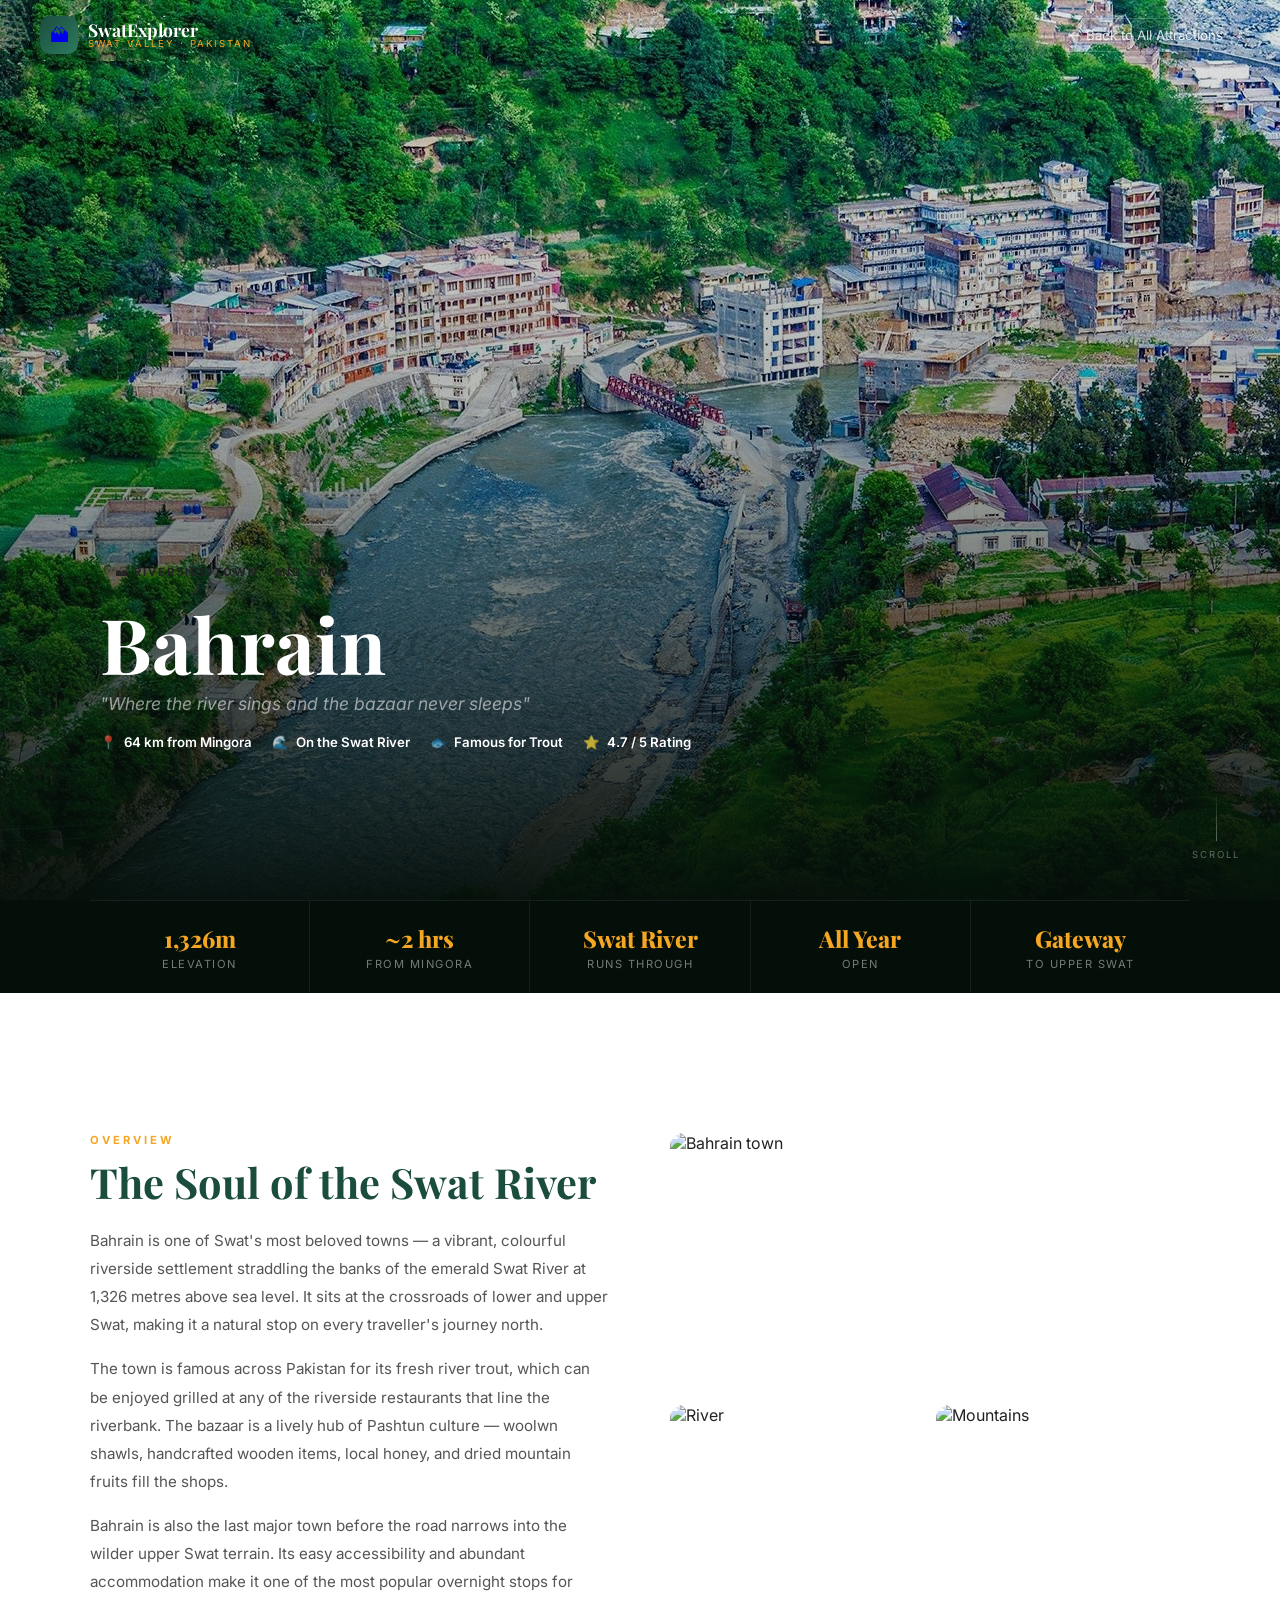
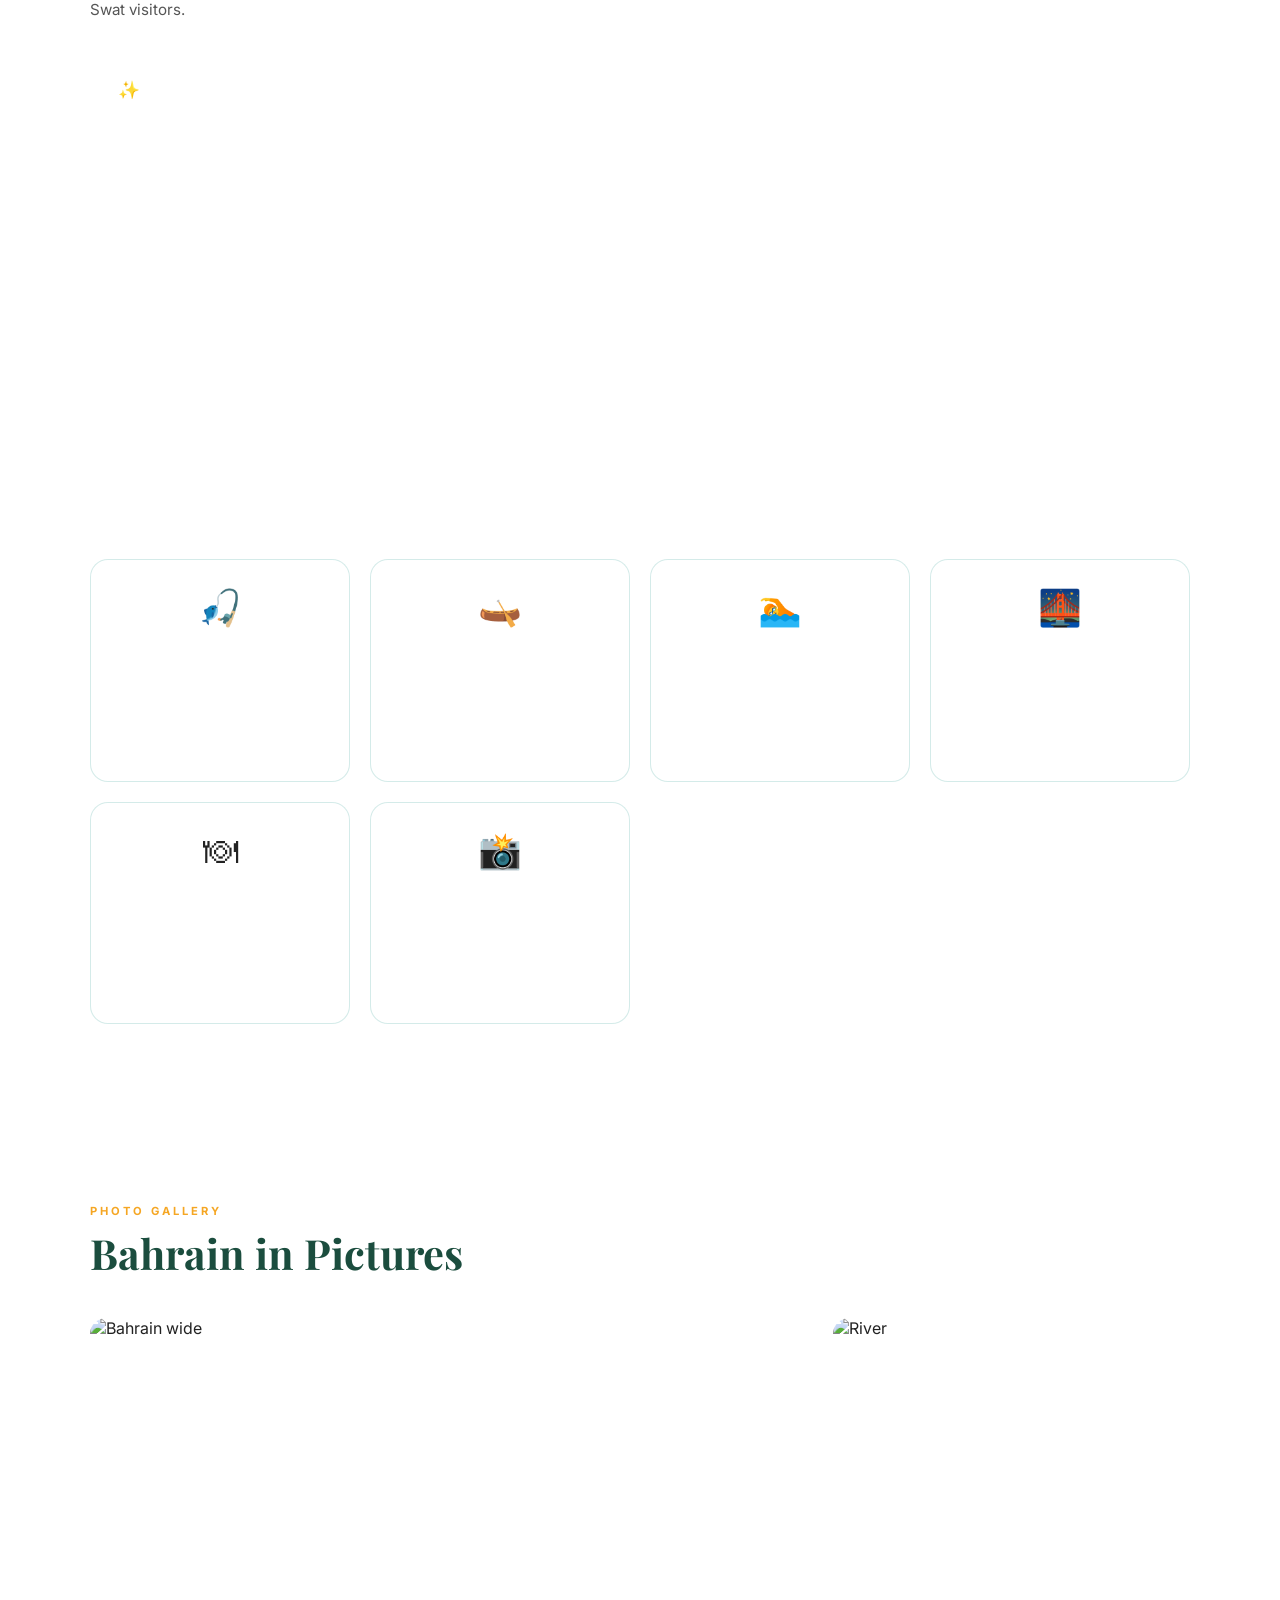
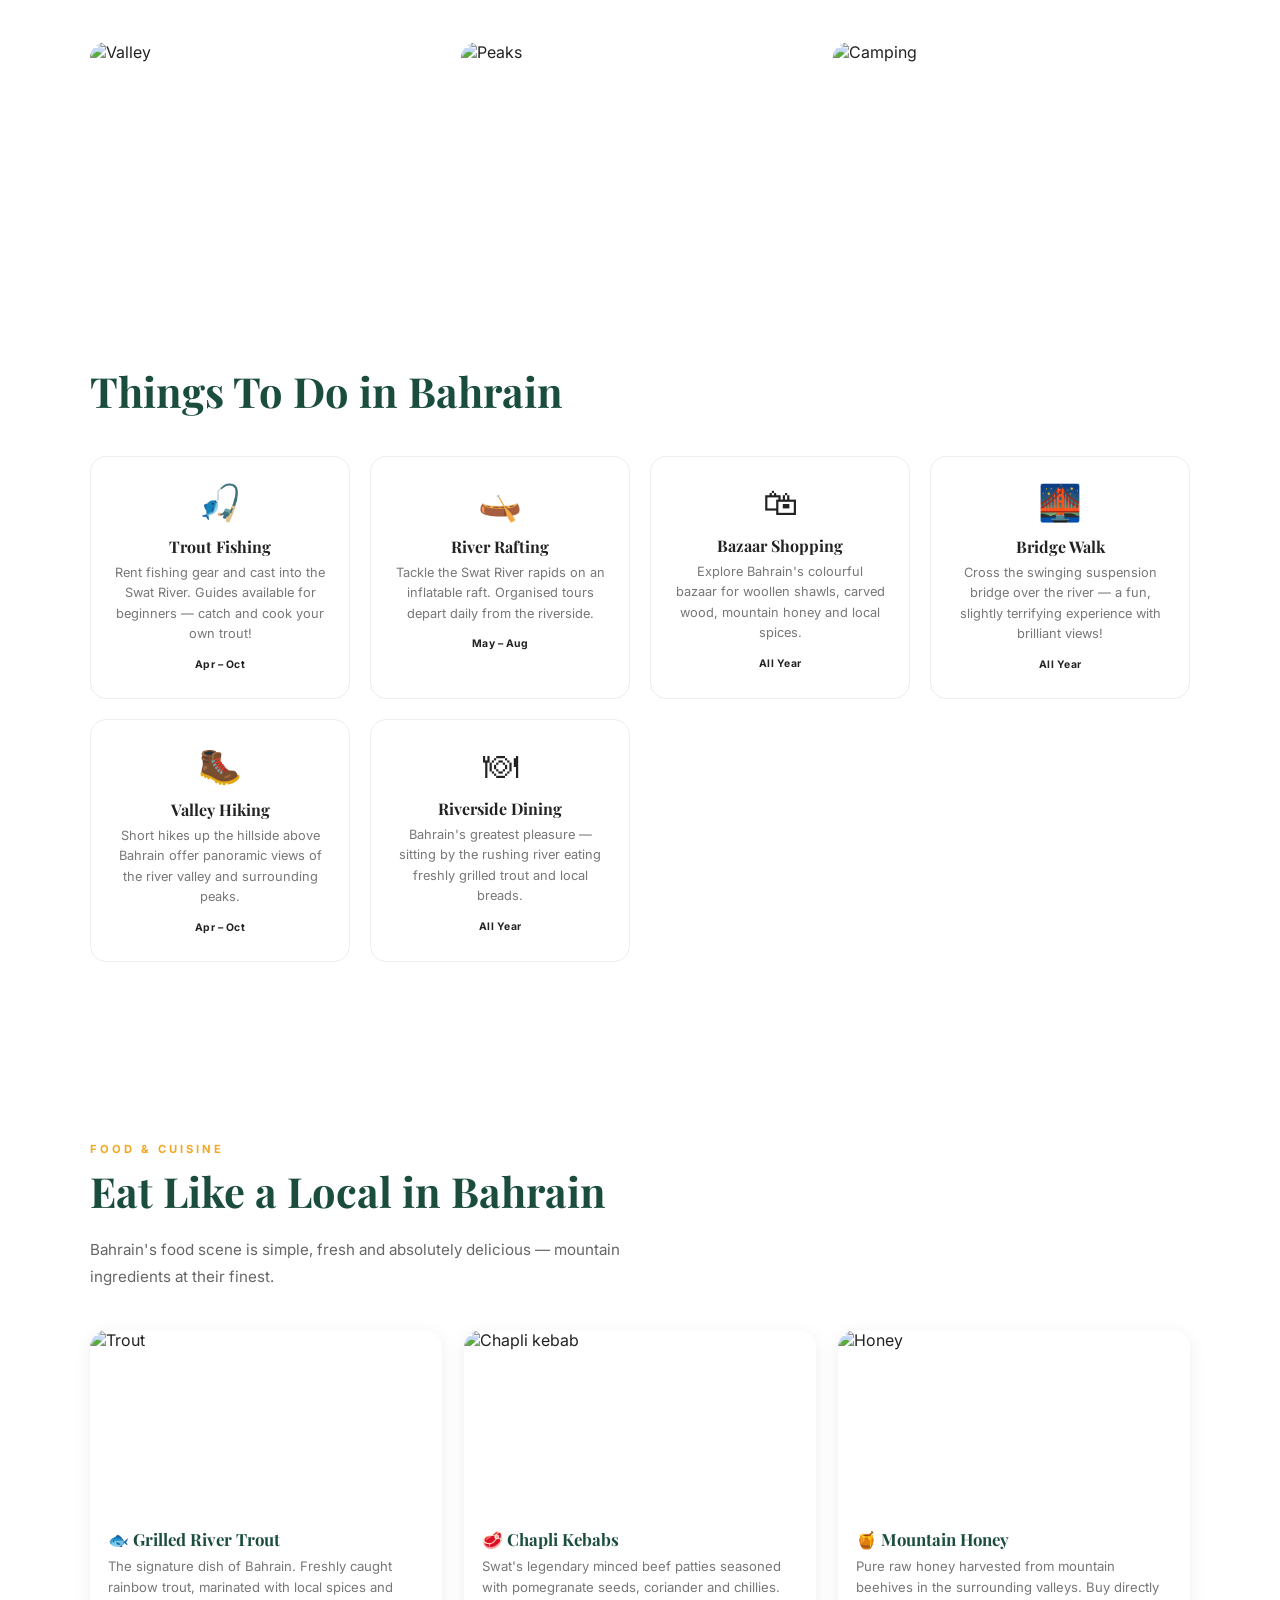
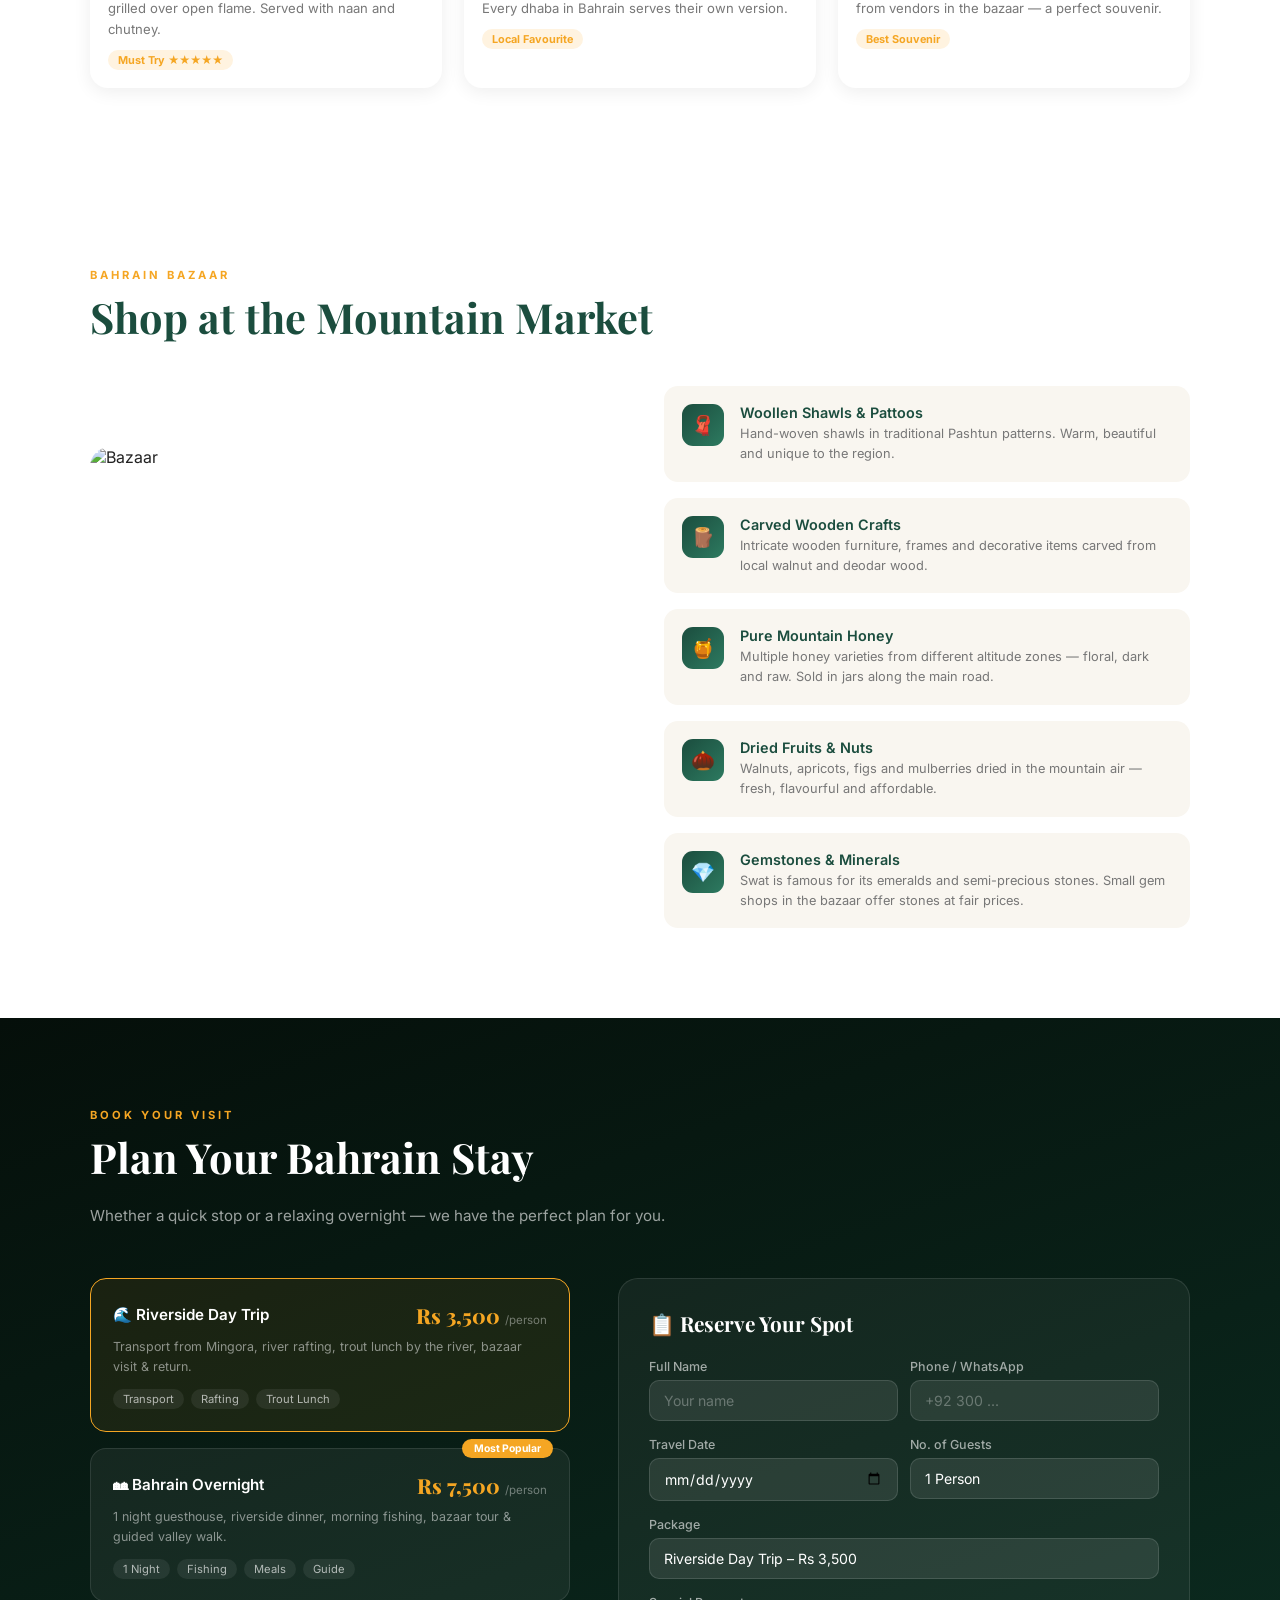
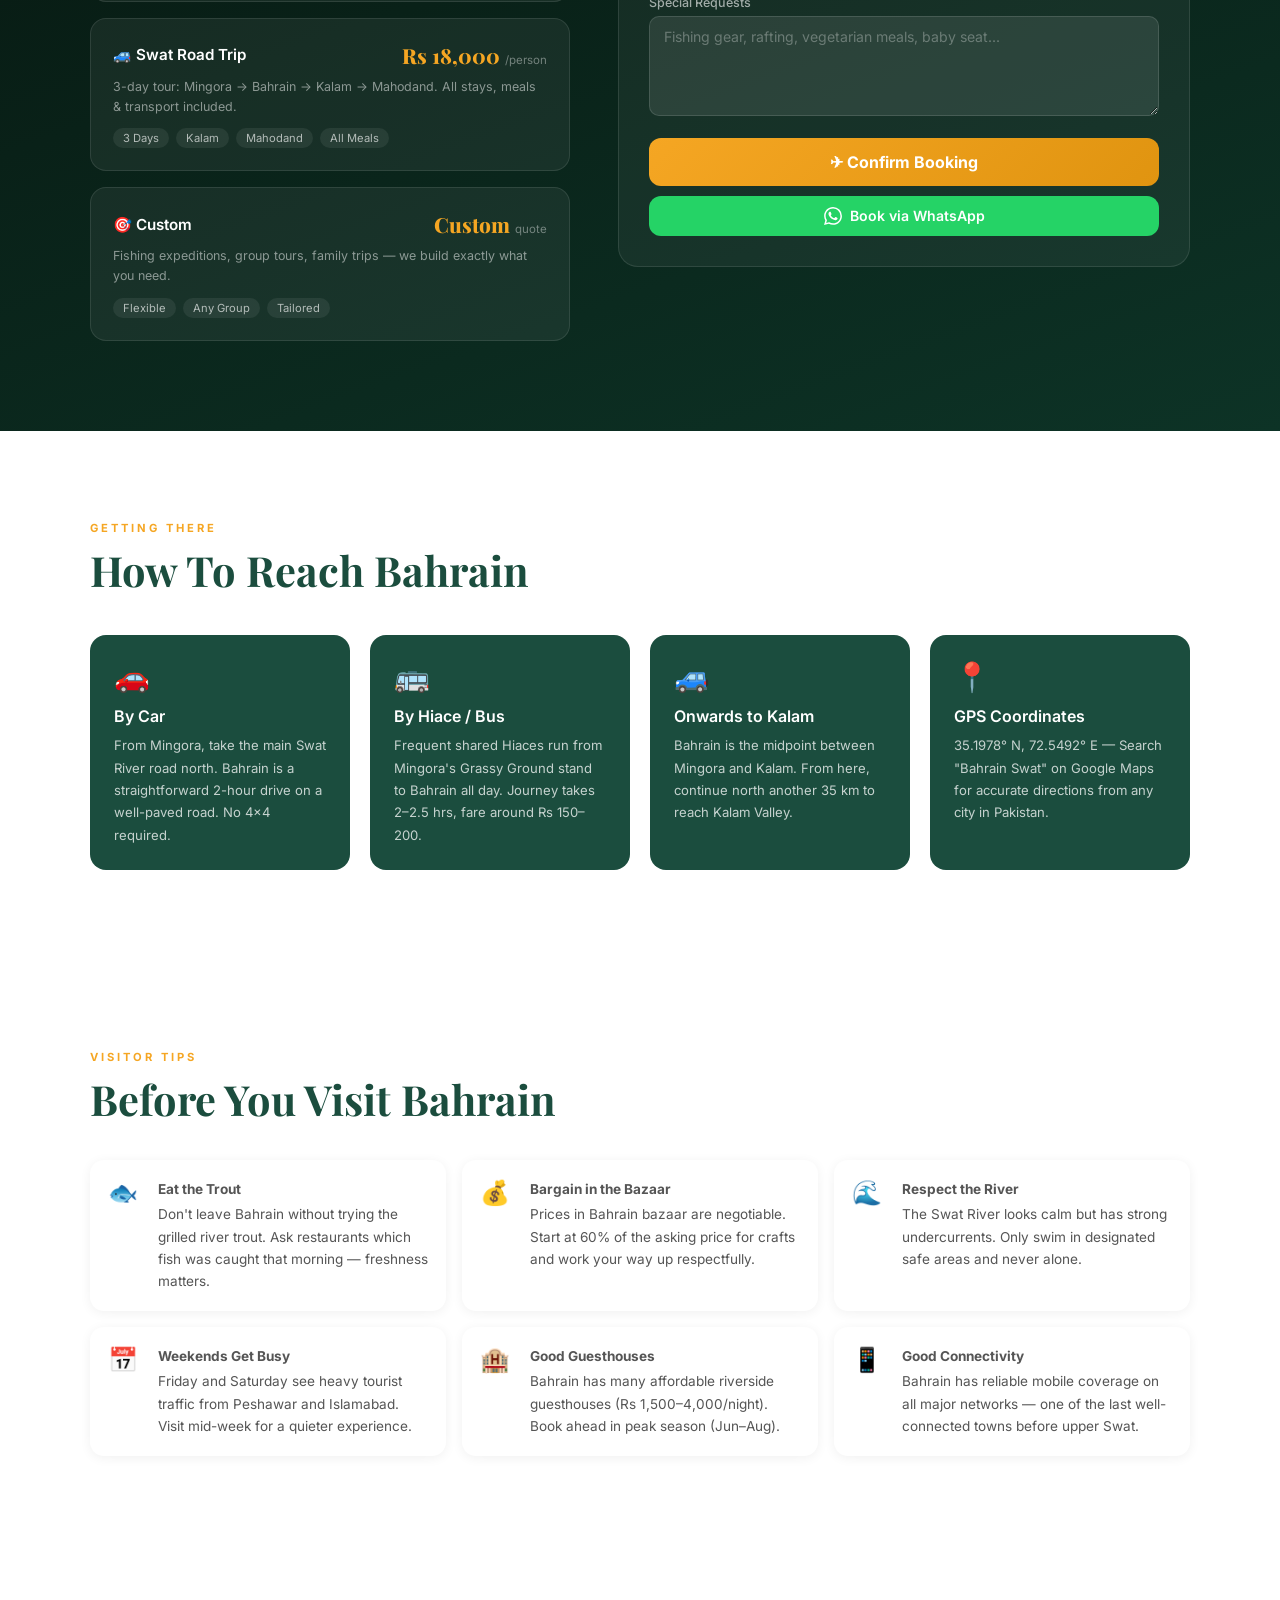
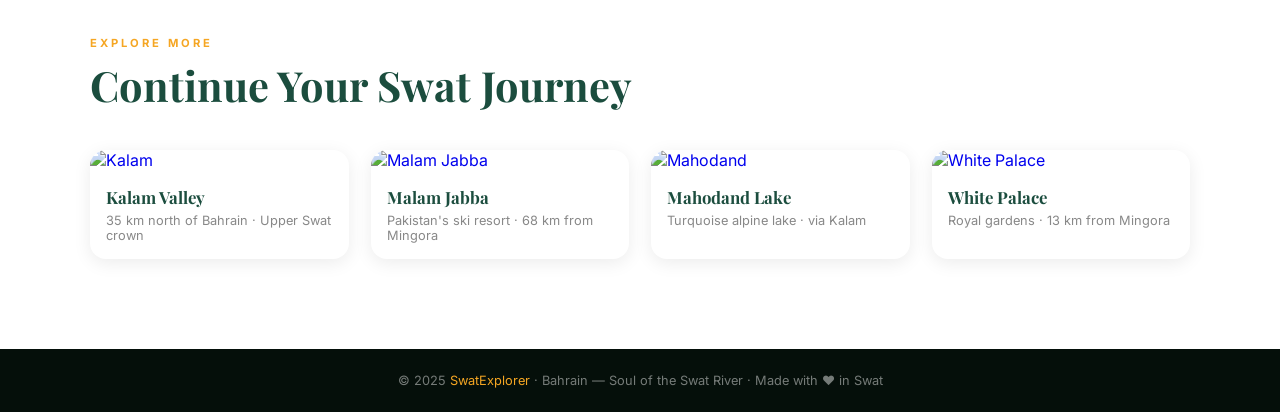
==== bahrain.html @ f0c8b9e4 "🏔 SwatExplorer - Full Project Launch" ====
<!DOCTYPE html>
<html lang="en">
<head>
<meta charset="UTF-8"/>
<meta name="viewport" content="width=device-width, initial-scale=1.0"/>
<title>Bahrain – Swat Valley Explorer</title>
<link href="https://fonts.googleapis.com/css2?family=Playfair+Display:wght@700;800;900&family=Inter:wght@300;400;500;600&display=swap" rel="stylesheet"/>
<link rel="icon" href="data:image/svg+xml,<svg xmlns=%22http://www.w3.org/2000/svg%22 viewBox=%220 0 100 100%22><text y=%22.9em%22 font-size=%2290%22>🏔</text></svg>"/>
<link rel="stylesheet" href="css/global.css"/>
<link rel="stylesheet" href="css/attraction.css"/>
</head>
<body>

<!-- NAV -->
<nav id="mainNav">
  <a href="index.html" class="logo">
    <div class="logo-icon">🏔</div>
    <div class="logo-text">
      <span>SwatExplorer</span>
      <span>Swat Valley · Pakistan</span>
    </div>
  </a>
  <a href="index.html#attractions" class="nav-back">← Back to All Attractions</a>
</nav>

<!-- HERO -->
<section class="hero">
  <div class="hero-bg" style="background-image:url('/images/bahrain.jpg')"></div>
  <div class="hero-grad"></div>
  <div class="hero-grad2"></div>
  <div class="hero-content">
    <div class="hero-tag">🏘 Riverside Town · Mid Swat</div>
    <h1>Bahrain</h1>
    <p class="hero-sub-title">"Where the river sings and the bazaar never sleeps"</p>
    <div class="hero-meta">
      <div class="meta-item">📍 <span>64 km from Mingora</span></div>
      <div class="meta-item">🌊 <span>On the Swat River</span></div>
      <div class="meta-item">🐟 <span>Famous for Trout</span></div>
      <div class="meta-item">⭐ <span>4.7 / 5 Rating</span></div>
    </div>
  </div>
  <div class="scroll-line">Scroll</div>
</section>

<!-- FACTS -->
<div class="facts-bar">
  <div class="facts-inner">
    <div class="fact"><span class="fval">1,326m</span><span class="flbl">Elevation</span></div>
    <div class="fact"><span class="fval">~2 hrs</span><span class="flbl">From Mingora</span></div>
    <div class="fact"><span class="fval">Swat River</span><span class="flbl">Runs Through</span></div>
    <div class="fact"><span class="fval">All Year</span><span class="flbl">Open</span></div>
    <div class="fact"><span class="fval">Gateway</span><span class="flbl">To Upper Swat</span></div>
  </div>
</div>

<!-- OVERVIEW -->
<section class="section" id="overview">
  <div class="container">
    <div class="overview-grid reveal">
      <div class="overview-text">
        <div class="sec-label">Overview</div>
        <h2 class="sec-title">The Soul of the Swat River</h2>
        <p>Bahrain is one of Swat's most beloved towns — a vibrant, colourful riverside settlement straddling the banks of the emerald Swat River at 1,326 metres above sea level. It sits at the crossroads of lower and upper Swat, making it a natural stop on every traveller's journey north.</p>
        <p>The town is famous across Pakistan for its fresh river trout, which can be enjoyed grilled at any of the riverside restaurants that line the riverbank. The bazaar is a lively hub of Pashtun culture — woolwn shawls, handcrafted wooden items, local honey, and dried mountain fruits fill the shops.</p>
        <p>Bahrain is also the last major town before the road narrows into the wilder upper Swat terrain. Its easy accessibility and abundant accommodation make it one of the most popular overnight stops for Swat visitors.</p>
        <div class="highlight-box">
          <h4>✨ Why Visit Bahrain</h4>
          <ul>
            <li>Freshest trout in all of Swat — grilled riverside</li>
            <li>Lively bazaar with authentic Pashtun crafts</li>
            <li>Swat River swimming & rafting nearby</li>
            <li>Perfect overnight stop between Mingora & Kalam</li>
            <li>Suspension bridge walk over the Swat River</li>
            <li>Gateway to Kalam, Mahodand & upper Swat</li>
          </ul>
        </div>
      </div>
      <div class="overview-imgs">
        <img src="https://images.unsplash.com/photo-1596040033229-a9821ebd058d?w=900&q=85" alt="Bahrain town"/>
        <img src="https://images.unsplash.com/photo-1518021964703-4b2030f03085?w=500&q=80" alt="River"/>
        <img src="https://images.unsplash.com/photo-1500534314209-a25ddb2bd429?w=500&q=80" alt="Mountains"/>
      </div>
    </div>
  </div>
</section>

<!-- RIVER SECTION -->
<section class="section" id="river" style="padding-top:0;">
  <div class="container">
    <div class="sec-label reveal" style="color:rgba(255,255,255,0.5);">The Swat River</div>
    <h2 class="sec-title reveal" style="color:#fff;">Life Along the River</h2>
    <p class="sec-sub reveal" style="color:rgba(255,255,255,0.6);">The Swat River is the heartbeat of Bahrain — everything revolves around its emerald waters.</p>
    <div class="river-grid reveal">
      <div class="river-card">
        <span class="ri">🎣</span>
        <h4>Trout Fishing</h4>
        <p>The Swat River at Bahrain is teeming with rainbow and brown trout. Hire a rod and try your luck — it's surprisingly easy!</p>
      </div>
      <div class="river-card">
        <span class="ri">🛶</span>
        <h4>River Rafting</h4>
        <p>White-water rafting tours operate from Bahrain through scenic gorges. Thrilling rides for adventurous souls.</p>
      </div>
      <div class="river-card">
        <span class="ri">🏊</span>
        <h4>River Swimming</h4>
        <p>Cool, crystal-clear mountain water. Locals swim in the calmer pools — perfect on a hot summer afternoon.</p>
      </div>
      <div class="river-card">
        <span class="ri">🌉</span>
        <h4>Suspension Bridge</h4>
        <p>Walk across the iconic swinging bridge over the Swat River for stunning views of the town and valley.</p>
      </div>
      <div class="river-card">
        <span class="ri">🍽</span>
        <h4>Riverside Dining</h4>
        <p>Dozens of open-air restaurants line the riverbank. Eat freshly grilled trout with naan bread as the river rushes past.</p>
      </div>
      <div class="river-card">
        <span class="ri">📸</span>
        <h4>Sunset Photography</h4>
        <p>At golden hour, the river glows copper and the mountains turn purple. One of Swat's most photogenic moments.</p>
      </div>
    </div>
  </div>
</section>

<!-- GALLERY -->
<section class="section" id="gallery">
  <div class="container">
    <div class="sec-label reveal">Photo Gallery</div>
    <h2 class="sec-title reveal">Bahrain in Pictures</h2>
    <div class="gallery-grid reveal">
      <div class="g-item" onclick="openLightbox(this)">
        <img src="https://images.unsplash.com/photo-1596040033229-a9821ebd058d?w=1100&q=85" alt="Bahrain wide"/>
      </div>
      <div class="g-item" onclick="openLightbox(this)">
        <img src="https://images.unsplash.com/photo-1518021964703-4b2030f03085?w=700&q=80" alt="River"/>
      </div>
      <div class="g-item" onclick="openLightbox(this)">
        <img src="https://images.unsplash.com/photo-1586348943529-beaae6c28db9?w=700&q=80" alt="Valley"/>
      </div>
      <div class="g-item" onclick="openLightbox(this)">
        <img src="https://images.unsplash.com/photo-1464822759023-fed622ff2c3b?w=700&q=80" alt="Peaks"/>
      </div>
      <div class="g-item" onclick="openLightbox(this)">
        <img src="https://images.unsplash.com/photo-1504280390367-361c6d9f38f4?w=700&q=80" alt="Camping"/>
      </div>
    </div>
  </div>
</section>
<div class="lightbox" id="lightbox" onclick="closeLightbox()">
  <span class="lightbox-close">✕</span>
  <img id="lightboxImg" src="" alt=""/>
</div>

<!-- ACTIVITIES -->
<section class="section" id="activities" style="padding-top:0;">
  <div class="container">
    <div class="sec-label reveal">Activities</div>
    <h2 class="sec-title reveal">Things To Do in Bahrain</h2>
    <div class="activities-grid reveal">
      <div class="act-card">
        <span class="act-icon">🎣</span>
        <h4>Trout Fishing</h4>
        <p>Rent fishing gear and cast into the Swat River. Guides available for beginners — catch and cook your own trout!</p>
        <span class="act-badge">Apr – Oct</span>
      </div>
      <div class="act-card">
        <span class="act-icon">🛶</span>
        <h4>River Rafting</h4>
        <p>Tackle the Swat River rapids on an inflatable raft. Organised tours depart daily from the riverside.</p>
        <span class="act-badge">May – Aug</span>
      </div>
      <div class="act-card">
        <span class="act-icon">🛍</span>
        <h4>Bazaar Shopping</h4>
        <p>Explore Bahrain's colourful bazaar for woollen shawls, carved wood, mountain honey and local spices.</p>
        <span class="act-badge">All Year</span>
      </div>
      <div class="act-card">
        <span class="act-icon">🌉</span>
        <h4>Bridge Walk</h4>
        <p>Cross the swinging suspension bridge over the river — a fun, slightly terrifying experience with brilliant views!</p>
        <span class="act-badge">All Year</span>
      </div>
      <div class="act-card">
        <span class="act-icon">🥾</span>
        <h4>Valley Hiking</h4>
        <p>Short hikes up the hillside above Bahrain offer panoramic views of the river valley and surrounding peaks.</p>
        <span class="act-badge">Apr – Oct</span>
      </div>
      <div class="act-card">
        <span class="act-icon">🍽</span>
        <h4>Riverside Dining</h4>
        <p>Bahrain's greatest pleasure — sitting by the rushing river eating freshly grilled trout and local breads.</p>
        <span class="act-badge">All Year</span>
      </div>
    </div>
  </div>
</section>

<!-- FOOD -->
<section class="section" id="food">
  <div class="container">
    <div class="sec-label reveal">Food & Cuisine</div>
    <h2 class="sec-title reveal">Eat Like a Local in Bahrain</h2>
    <p class="sec-sub reveal">Bahrain's food scene is simple, fresh and absolutely delicious — mountain ingredients at their finest.</p>
    <div class="food-grid reveal">
      <div class="food-card">
        <div class="food-img"><img src="https://images.unsplash.com/photo-1504674900247-0877df9cc836?w=600&q=80" alt="Trout"/></div>
        <div class="food-body">
          <h4>🐟 Grilled River Trout</h4>
          <p>The signature dish of Bahrain. Freshly caught rainbow trout, marinated with local spices and grilled over open flame. Served with naan and chutney.</p>
          <span class="food-tag">Must Try ★★★★★</span>
        </div>
      </div>
      <div class="food-card">
        <div class="food-img"><img src="https://images.unsplash.com/photo-1567364816519-cbc9c4ffe1eb?w=600&q=80" alt="Chapli kebab"/></div>
        <div class="food-body">
          <h4>🥩 Chapli Kebabs</h4>
          <p>Swat's legendary minced beef patties seasoned with pomegranate seeds, coriander and chillies. Every dhaba in Bahrain serves their own version.</p>
          <span class="food-tag">Local Favourite</span>
        </div>
      </div>
      <div class="food-card">
        <div class="food-img"><img src="https://images.unsplash.com/photo-1515823662972-da6a2e4d3002?w=600&q=80" alt="Honey"/></div>
        <div class="food-body">
          <h4>🍯 Mountain Honey</h4>
          <p>Pure raw honey harvested from mountain beehives in the surrounding valleys. Buy directly from vendors in the bazaar — a perfect souvenir.</p>
          <span class="food-tag">Best Souvenir</span>
        </div>
      </div>
    </div>
  </div>
</section>

<!-- BAZAAR -->
<section class="section" id="bazaar">
  <div class="container">
    <div class="sec-label reveal">Bahrain Bazaar</div>
    <h2 class="sec-title reveal">Shop at the Mountain Market</h2>
    <div class="bazaar-grid reveal">
      <div class="bazaar-img">
        <img src="https://images.unsplash.com/photo-1555636222-cae831e670b3?w=800&q=80" alt="Bazaar"/>
      </div>
      <div class="bazaar-items">
        <div class="bitem">
          <div class="bitem-icon">🧣</div>
          <div><h4>Woollen Shawls & Pattoos</h4><p>Hand-woven shawls in traditional Pashtun patterns. Warm, beautiful and unique to the region.</p></div>
        </div>
        <div class="bitem">
          <div class="bitem-icon">🪵</div>
          <div><h4>Carved Wooden Crafts</h4><p>Intricate wooden furniture, frames and decorative items carved from local walnut and deodar wood.</p></div>
        </div>
        <div class="bitem">
          <div class="bitem-icon">🍯</div>
          <div><h4>Pure Mountain Honey</h4><p>Multiple honey varieties from different altitude zones — floral, dark and raw. Sold in jars along the main road.</p></div>
        </div>
        <div class="bitem">
          <div class="bitem-icon">🌰</div>
          <div><h4>Dried Fruits & Nuts</h4><p>Walnuts, apricots, figs and mulberries dried in the mountain air — fresh, flavourful and affordable.</p></div>
        </div>
        <div class="bitem">
          <div class="bitem-icon">💎</div>
          <div><h4>Gemstones & Minerals</h4><p>Swat is famous for its emeralds and semi-precious stones. Small gem shops in the bazaar offer stones at fair prices.</p></div>
        </div>
      </div>
    </div>
  </div>
</section>

<!-- BOOKING -->
<section class="section" id="booking">
  <div class="container">
    <div class="sec-label reveal">Book Your Visit</div>
    <h2 class="sec-title reveal">Plan Your Bahrain Stay</h2>
    <p class="sec-sub reveal">Whether a quick stop or a relaxing overnight — we have the perfect plan for you.</p>
    <div class="booking-grid reveal">
      <div class="booking-packages">
        <div class="pkg active" onclick="selectPkg(this)">
          <div class="pkg-top"><h4>🌊 Riverside Day Trip</h4><div class="pkg-price">Rs 3,500 <small>/person</small></div></div>
          <p>Transport from Mingora, river rafting, trout lunch by the river, bazaar visit & return.</p>
          <div class="pkg-features"><span>Transport</span><span>Rafting</span><span>Trout Lunch</span></div>
        </div>
        <div class="pkg popular" onclick="selectPkg(this)">
          <div class="pkg-top"><h4>🏘 Bahrain Overnight</h4><div class="pkg-price">Rs 7,500 <small>/person</small></div></div>
          <p>1 night guesthouse, riverside dinner, morning fishing, bazaar tour & guided valley walk.</p>
          <div class="pkg-features"><span>1 Night</span><span>Fishing</span><span>Meals</span><span>Guide</span></div>
        </div>
        <div class="pkg" onclick="selectPkg(this)">
          <div class="pkg-top"><h4>🚙 Swat Road Trip</h4><div class="pkg-price">Rs 18,000 <small>/person</small></div></div>
          <p>3-day tour: Mingora → Bahrain → Kalam → Mahodand. All stays, meals & transport included.</p>
          <div class="pkg-features"><span>3 Days</span><span>Kalam</span><span>Mahodand</span><span>All Meals</span></div>
        </div>
        <div class="pkg" onclick="selectPkg(this)">
          <div class="pkg-top"><h4>🎯 Custom</h4><div class="pkg-price">Custom <small>quote</small></div></div>
          <p>Fishing expeditions, group tours, family trips — we build exactly what you need.</p>
          <div class="pkg-features"><span>Flexible</span><span>Any Group</span><span>Tailored</span></div>
        </div>
      </div>
      <div class="booking-form">
        <h3>📋 Reserve Your Spot</h3>
        <div class="form-row">
          <div class="form-group"><label>Full Name</label><input type="text" placeholder="Your name"/></div>
          <div class="form-group"><label>Phone / WhatsApp</label><input type="text" placeholder="+92 300 ..."/></div>
        </div>
        <div class="form-row">
          <div class="form-group"><label>Travel Date</label><input type="date"/></div>
          <div class="form-group"><label>No. of Guests</label>
            <select><option>1 Person</option><option>2 Persons</option><option>3-5 Persons</option><option>6-10 Persons</option><option>10+ Persons</option></select>
          </div>
        </div>
        <div class="form-group"><label>Package</label>
          <select><option>Riverside Day Trip – Rs 3,500</option><option>Bahrain Overnight – Rs 7,500</option><option>Swat Road Trip – Rs 18,000</option><option>Custom Trip</option></select>
        </div>
        <div class="form-group"><label>Special Requests</label><textarea placeholder="Fishing gear, rafting, vegetarian meals, baby seat..."></textarea></div>
        <button class="btn-book" onclick="submitBooking()">✈ Confirm Booking</button>
        <a href="https://wa.me/923001234567?text=Hi!%20I%20want%20to%20visit%20Bahrain%20Swat." target="_blank" class="btn-wa2">
          <svg width="18" height="18" fill="currentColor" viewBox="0 0 24 24"><path d="M17.472 14.382c-.297-.149-1.758-.867-2.03-.967-.273-.099-.471-.148-.67.15-.197.297-.767.966-.94 1.164-.173.199-.347.223-.644.075-.297-.15-1.255-.463-2.39-1.475-.883-.788-1.48-1.761-1.653-2.059-.173-.297-.018-.458.13-.606.134-.133.298-.347.446-.52.149-.174.198-.298.298-.497.099-.198.05-.371-.025-.52-.075-.149-.669-1.612-.916-2.207-.242-.579-.487-.5-.669-.51-.173-.008-.371-.01-.57-.01-.198 0-.52.074-.792.372-.272.297-1.04 1.016-1.04 2.479 0 1.462 1.065 2.875 1.213 3.074.149.198 2.096 3.2 5.077 4.487.709.306 1.262.489 1.694.625.712.227 1.36.195 1.871.118.571-.085 1.758-.719 2.006-1.413.248-.694.248-1.289.173-1.413-.074-.124-.272-.198-.57-.347m-5.421 7.403h-.004a9.87 9.87 0 01-5.031-1.378l-.361-.214-3.741.982.998-3.648-.235-.374a9.86 9.86 0 01-1.51-5.26c.001-5.45 4.436-9.884 9.888-9.884 2.64 0 5.122 1.03 6.988 2.898a9.825 9.825 0 012.893 6.994c-.003 5.45-4.437 9.884-9.885 9.884m8.413-18.297A11.815 11.815 0 0012.05 0C5.495 0 .16 5.335.157 11.892c0 2.096.547 4.142 1.588 5.945L.057 24l6.305-1.654a11.882 11.882 0 005.683 1.448h.005c6.554 0 11.89-5.335 11.893-11.893a11.821 11.821 0 00-3.48-8.413z"/></svg>
          Book via WhatsApp
        </a>
      </div>
    </div>
  </div>
</section>

<!-- REACH -->
<section class="section" id="reach">
  <div class="container">
    <div class="sec-label reveal">Getting There</div>
    <h2 class="sec-title reveal">How To Reach Bahrain</h2>
    <div class="reach-grid reveal">
      <div class="reach-card"><div class="r-icon">🚗</div><h4>By Car</h4><p>From Mingora, take the main Swat River road north. Bahrain is a straightforward 2-hour drive on a well-paved road. No 4x4 required.</p></div>
      <div class="reach-card"><div class="r-icon">🚌</div><h4>By Hiace / Bus</h4><p>Frequent shared Hiaces run from Mingora's Grassy Ground stand to Bahrain all day. Journey takes 2–2.5 hrs, fare around Rs 150–200.</p></div>
      <div class="reach-card"><div class="r-icon">🚙</div><h4>Onwards to Kalam</h4><p>Bahrain is the midpoint between Mingora and Kalam. From here, continue north another 35 km to reach Kalam Valley.</p></div>
      <div class="reach-card"><div class="r-icon">📍</div><h4>GPS Coordinates</h4><p>35.1978° N, 72.5492° E — Search "Bahrain Swat" on Google Maps for accurate directions from any city in Pakistan.</p></div>
    </div>
  </div>
</section>

<!-- TIPS -->
<section class="section" id="tips-section">
  <div class="container">
    <div class="sec-label reveal">Visitor Tips</div>
    <h2 class="sec-title reveal">Before You Visit Bahrain</h2>
    <div class="tips-list reveal">
      <div class="tip"><div class="tip-icon">🐟</div><p><strong>Eat the Trout</strong>Don't leave Bahrain without trying the grilled river trout. Ask restaurants which fish was caught that morning — freshness matters.</p></div>
      <div class="tip"><div class="tip-icon">💰</div><p><strong>Bargain in the Bazaar</strong>Prices in Bahrain bazaar are negotiable. Start at 60% of the asking price for crafts and work your way up respectfully.</p></div>
      <div class="tip"><div class="tip-icon">🌊</div><p><strong>Respect the River</strong>The Swat River looks calm but has strong undercurrents. Only swim in designated safe areas and never alone.</p></div>
      <div class="tip"><div class="tip-icon">📅</div><p><strong>Weekends Get Busy</strong>Friday and Saturday see heavy tourist traffic from Peshawar and Islamabad. Visit mid-week for a quieter experience.</p></div>
      <div class="tip"><div class="tip-icon">🏨</div><p><strong>Good Guesthouses</strong>Bahrain has many affordable riverside guesthouses (Rs 1,500–4,000/night). Book ahead in peak season (Jun–Aug).</p></div>
      <div class="tip"><div class="tip-icon">📱</div><p><strong>Good Connectivity</strong>Bahrain has reliable mobile coverage on all major networks — one of the last well-connected towns before upper Swat.</p></div>
    </div>
  </div>
</section>

<!-- MORE -->
<section class="section" id="more">
  <div class="container">
    <div class="sec-label reveal">Explore More</div>
    <h2 class="sec-title reveal">Continue Your Swat Journey</h2>
    <div class="more-grid reveal">
      <a href="kalam.html" class="more-card">
        <img src="https://images.unsplash.com/photo-1586348943529-beaae6c28db9?w=600&q=80" alt="Kalam"/>
        <div class="more-card-body"><h4>Kalam Valley</h4><p>35 km north of Bahrain · Upper Swat crown</p></div>
      </a>
      <a href="malam-jabba.html" class="more-card">
        <img src="https://images.unsplash.com/photo-1506905925346-21bda4d32df4?w=600&q=80" alt="Malam Jabba"/>
        <div class="more-card-body"><h4>Malam Jabba</h4><p>Pakistan's ski resort · 68 km from Mingora</p></div>
      </a>
      <a href="mahodand.html" class="more-card">
        <img src="https://images.unsplash.com/photo-1464822759023-fed622ff2c3b?w=600&q=80" alt="Mahodand"/>
        <div class="more-card-body"><h4>Mahodand Lake</h4><p>Turquoise alpine lake · via Kalam</p></div>
      </a>
      <a href="white-palace.html" class="more-card">
        <img src="https://images.unsplash.com/photo-1561361058-c24cecae35ca?w=600&q=80" alt="White Palace"/>
        <div class="more-card-body"><h4>White Palace</h4><p>Royal gardens · 13 km from Mingora</p></div>
      </a>
    </div>
  </div>
</section>

<footer>
  <p>© 2025 <a href="index.html">SwatExplorer</a> · Bahrain — Soul of the Swat River · Made with ❤ in Swat</p>
</footer>

<script src="js/main.js"></script>
<script src="js/attraction.js"></script>
</body>
</html>
---- css/global.css ----
/* ============================================
   SWATEXPLORER — global.css
   Shared across ALL pages
   ============================================ */

:root {
  --green:  #1B4D3E;
  --blue:   #4A90E2;
  --orange: #F5A623;
  --dark:   #0a1e15;
  --light:  #F9F6F0;
}

* { margin: 0; padding: 0; box-sizing: border-box; }
html { scroll-behavior: smooth; }
body { font-family: 'Inter', sans-serif; background: #fff; color: #222; overflow-x: hidden; }

/* ── NAV ── */
nav {
  position: fixed; top: 0; left: 0; width: 100%; z-index: 1000;
  padding: 0 40px; height: 70px;
  display: flex; align-items: center; justify-content: space-between;
  background: transparent;
  transition: background .4s, backdrop-filter .4s, box-shadow .4s;
}
nav.scrolled {
  background: rgba(10,30,22,0.93);
  backdrop-filter: blur(14px);
  box-shadow: 0 2px 30px rgba(0,0,0,0.3);
}
.logo { display: flex; align-items: center; gap: 10px; text-decoration: none; }
.logo-icon {
  width: 38px; height: 38px;
  background: linear-gradient(135deg, var(--green), #2d7a60);
  border-radius: 10px; display: flex; align-items: center;
  justify-content: center; font-size: 1.2rem;
  box-shadow: 0 2px 10px rgba(27,77,62,0.4);
}
.logo-text { display: flex; flex-direction: column; line-height: 1; }
.logo-text span:first-child { font-family: 'Playfair Display', serif; font-size: 1.1rem; color: #fff; font-weight: 700; }
.logo-text span:last-child  { font-size: 0.6rem; color: var(--orange); letter-spacing: 2px; text-transform: uppercase; }

.nav-center { display: flex; align-items: center; gap: 4px; }
.nav-link {
  position: relative; color: rgba(255,255,255,0.82); text-decoration: none;
  font-size: 0.83rem; font-weight: 500; padding: 8px 14px;
  border-radius: 8px; transition: .2s; letter-spacing: .3px;
}
.nav-link:hover { color: #fff; background: rgba(255,255,255,0.08); }
.nav-link::after {
  content: ''; position: absolute; bottom: 4px; left: 50%;
  transform: translateX(-50%); width: 0; height: 2px;
  background: var(--orange); border-radius: 2px; transition: width .25s;
}
.nav-link:hover::after { width: 60%; }

/* Dropdown */
.has-drop { position: relative; }
.has-drop .drop-arrow { font-size: 0.6rem; margin-left: 3px; transition: transform .2s; }
.has-drop.open .drop-arrow { transform: rotate(180deg); }
.dropdown {
  position: absolute; top: calc(100% + 2px); left: 50%;
  transform: translateX(-50%) translateY(-6px);
  background: rgba(10,30,22,0.97); border: 1px solid rgba(255,255,255,0.1);
  border-radius: 14px; padding: 10px; min-width: 210px;
  opacity: 0; pointer-events: none;
  transition: opacity .22s, transform .22s;
  backdrop-filter: blur(12px);
  box-shadow: 0 20px 60px rgba(0,0,0,0.4); z-index: 200;
}
.has-drop.open .dropdown { opacity: 1; pointer-events: all; transform: translateX(-50%) translateY(0); }
.drop-item {
  display: flex; align-items: center; gap: 10px;
  padding: 9px 12px; border-radius: 9px;
  color: rgba(255,255,255,0.8); font-size: 0.82rem; text-decoration: none; transition: .18s;
}
.drop-item:hover { background: rgba(245,166,35,0.12); color: var(--orange); }
.drop-item .di {
  width: 28px; height: 28px; border-radius: 7px;
  background: rgba(27,77,62,0.6);
  display: flex; align-items: center; justify-content: center; font-size: 0.9rem;
}

/* Nav CTA */
.nav-cta {
  background: linear-gradient(135deg, var(--orange), #e09410);
  color: #fff; font-weight: 600; font-size: 0.82rem;
  padding: 9px 20px; border-radius: 50px; text-decoration: none;
  letter-spacing: .3px; box-shadow: 0 4px 16px rgba(245,166,35,0.35);
  transition: .2s; white-space: nowrap;
}
.nav-cta:hover { transform: translateY(-2px); box-shadow: 0 8px 24px rgba(245,166,35,0.45); }

/* Nav back (attraction pages) */
.nav-back {
  color: rgba(255,255,255,0.8); text-decoration: none; font-size: 0.83rem;
  display: flex; align-items: center; gap: 6px;
  padding: 8px 16px; border-radius: 50px;
  border: 1px solid rgba(255,255,255,0.2); transition: .2s;
}
.nav-back:hover { background: rgba(255,255,255,0.1); color: #fff; }

/* Hamburger */
.hamburger {
  display: none; flex-direction: column; justify-content: center;
  gap: 5px; width: 40px; height: 40px; cursor: pointer;
  background: rgba(255,255,255,0.08); border-radius: 10px; padding: 8px; border: none;
}
.hamburger span { display: block; height: 2px; background: #fff; border-radius: 2px; transition: .3s; }
.hamburger.open span:nth-child(1) { transform: rotate(45deg) translate(5px,5px); }
.hamburger.open span:nth-child(2) { opacity: 0; transform: scaleX(0); }
.hamburger.open span:nth-child(3) { transform: rotate(-45deg) translate(5px,-5px); }

/* Mobile Drawer */
.mobile-drawer {
  position: fixed; top: 0; right: -100%; width: min(320px,85vw); height: 100vh;
  background: linear-gradient(180deg,#0d2a1f,#0a1e15);
  z-index: 999; padding: 80px 24px 32px;
  transition: right .35s cubic-bezier(.4,0,.2,1);
  box-shadow: -10px 0 60px rgba(0,0,0,0.5);
  display: flex; flex-direction: column; gap: 6px; overflow-y: auto;
}
.mobile-drawer.open { right: 0; }
.drawer-overlay {
  position: fixed; inset: 0; background: rgba(0,0,0,0.6);
  z-index: 998; opacity: 0; pointer-events: none; transition: opacity .3s;
}
.drawer-overlay.open { opacity: 1; pointer-events: all; }
.drawer-section-label {
  color: rgba(255,255,255,0.35); font-size: 0.65rem;
  letter-spacing: 2px; text-transform: uppercase; font-weight: 600; margin: 16px 0 6px 12px;
}
.drawer-link {
  display: flex; align-items: center; gap: 12px;
  padding: 12px 14px; border-radius: 12px;
  color: rgba(255,255,255,0.85); font-size: 0.9rem; font-weight: 500;
  text-decoration: none; transition: .18s;
}
.drawer-link:hover { background: rgba(255,255,255,0.07); color: #fff; }
.drawer-link .dl-icon {
  width: 34px; height: 34px; border-radius: 9px;
  background: rgba(27,77,62,0.7);
  display: flex; align-items: center; justify-content: center; font-size: 1rem; flex-shrink: 0;
}
.drawer-cta { margin-top: auto; padding-top: 24px; border-top: 1px solid rgba(255,255,255,0.08); }
.drawer-cta a {
  display: block; text-align: center;
  background: linear-gradient(135deg, var(--orange), #e09410);
  color: #fff; font-weight: 600; padding: 13px; border-radius: 12px; text-decoration: none;
}

/* ── FOOTER ── */
footer { background: #050f0a; color: rgba(255,255,255,0.5); padding: 60px 20px 30px; }
.footer-inner { max-width: 1100px; margin: 0 auto; }
.footer-grid { display: grid; grid-template-columns: 2fr 1fr 1fr 1fr; gap: 40px; margin-bottom: 44px; }
.footer-brand p { color: rgba(255,255,255,0.5); font-size: 0.85rem; line-height: 1.8; max-width: 260px; margin-top: 14px; }
.footer-col h4 { color: #fff; font-size: 0.88rem; font-weight: 700; letter-spacing: 1px; text-transform: uppercase; margin-bottom: 16px; }
.footer-col a { display: block; color: rgba(255,255,255,0.5); text-decoration: none; font-size: 0.83rem; margin-bottom: 9px; transition: .2s; }
.footer-col a:hover { color: var(--orange); padding-left: 4px; }
.footer-social { display: flex; gap: 10px; margin-top: 18px; }
.social-btn {
  width: 38px; height: 38px; background: rgba(255,255,255,0.08);
  border-radius: 10px; display: flex; align-items: center;
  justify-content: center; font-size: 1rem; transition: .2s; text-decoration: none;
}
.social-btn:hover { background: var(--orange); transform: translateY(-3px); }
.footer-bottom {
  border-top: 1px solid rgba(255,255,255,0.08); padding-top: 24px;
  display: flex; justify-content: space-between; align-items: center; flex-wrap: wrap; gap: 12px;
}
.footer-bottom p { font-size: 0.8rem; }
.footer-bottom span { color: var(--orange); }
.footer-links { display: flex; gap: 20px; }
.footer-links a { color: rgba(255,255,255,0.45); text-decoration: none; font-size: 0.78rem; transition: .2s; }
.footer-links a:hover { color: var(--orange); }

/* ── SCROLL TOP ── */
#scrollTop {
  position: fixed; bottom: 28px; right: 28px;
  background: linear-gradient(135deg, var(--orange), #e09410);
  color: #fff; width: 46px; height: 46px; border-radius: 50%;
  display: none; align-items: center; justify-content: center;
  cursor: pointer; font-size: 1.2rem;
  box-shadow: 0 4px 18px rgba(245,166,35,0.4);
  z-index: 999; transition: .22s; border: none;
}
#scrollTop:hover { transform: translateY(-3px); box-shadow: 0 8px 28px rgba(245,166,35,0.5); }
#scrollTop.show { display: flex; }

/* ── SCROLL ANIMATIONS ── */
.reveal        { opacity: 0; transform: translateY(36px);  transition: opacity .75s ease, transform .75s ease; }
.reveal-left   { opacity: 0; transform: translateX(-40px); transition: opacity .75s ease, transform .75s ease; }
.reveal-right  { opacity: 0; transform: translateX(40px);  transition: opacity .75s ease, transform .75s ease; }
.reveal-scale  { opacity: 0; transform: scale(0.92);       transition: opacity .75s ease, transform .75s ease; }
.reveal.visible, .reveal-left.visible, .reveal-right.visible, .reveal-scale.visible { opacity: 1; transform: none; }

.stagger > * { opacity: 0; transform: translateY(30px); transition: opacity .6s ease, transform .6s ease; }
.stagger.visible > *:nth-child(1) { opacity:1; transform:none; transition-delay:.05s; }
.stagger.visible > *:nth-child(2) { opacity:1; transform:none; transition-delay:.15s; }
.stagger.visible > *:nth-child(3) { opacity:1; transform:none; transition-delay:.25s; }
.stagger.visible > *:nth-child(4) { opacity:1; transform:none; transition-delay:.35s; }
.stagger.visible > *:nth-child(5) { opacity:1; transform:none; transition-delay:.45s; }
.stagger.visible > *:nth-child(6) { opacity:1; transform:none; transition-delay:.55s; }
.stagger.visible > *:nth-child(7) { opacity:1; transform:none; transition-delay:.65s; }
.stagger.visible > *:nth-child(8) { opacity:1; transform:none; transition-delay:.75s; }
.stagger.visible > *:nth-child(9) { opacity:1; transform:none; transition-delay:.85s; }

/* ── KEYFRAMES ── */
@keyframes fadeDown { from{opacity:0;transform:translateY(-16px);}to{opacity:1;transform:translateY(0);} }
@keyframes fadeUp   { from{opacity:0;transform:translateY(22px);}to{opacity:1;transform:translateY(0);} }
@keyframes fadeIn   { from{opacity:0;}to{opacity:1;} }

/* ── SHARED SECTION STYLES ── */
.container  { max-width: 1100px; margin: 0 auto; }
.sec-label  { color: var(--orange); font-size: 0.7rem; font-weight: 700; letter-spacing: 3px; text-transform: uppercase; margin-bottom: 10px; }
.sec-title  { font-family: 'Playfair Display', serif; font-size: clamp(1.8rem,4vw,2.8rem); color: var(--green); margin-bottom: 16px; line-height: 1.2; }
.sec-sub    { color: #666; font-size: 0.95rem; line-height: 1.8; max-width: 560px; }

/* ── SHARED BUTTONS ── */
.btn-primary {
  background: linear-gradient(135deg, var(--orange), #e09410); color: #fff;
  padding: 14px 34px; border-radius: 50px; font-weight: 600; font-size: 0.95rem;
  text-decoration: none; display: inline-flex; align-items: center; gap: 8px;
  box-shadow: 0 6px 24px rgba(245,166,35,0.4); transition: .22s;
}
.btn-primary:hover { transform: translateY(-3px); box-shadow: 0 12px 32px rgba(245,166,35,0.5); }
.btn-wa {
  background: #25D366; color: #fff; font-weight: 600; padding: 14px 28px;
  border-radius: 50px; display: inline-flex; align-items: center; gap: 8px;
  text-decoration: none; transition: .2s; font-size: 0.9rem;
}
.btn-wa:hover { background: #1ebe5d; transform: translateY(-2px); }

/* ── RESPONSIVE ── */
@media(max-width:900px) {
  .nav-center { display: none; }
  .hamburger  { display: flex; }
  nav         { padding: 0 20px; }
  .footer-grid{ grid-template-columns: 1fr 1fr; }
}
@media(max-width:640px) {
  .footer-grid  { grid-template-columns: 1fr; }
  .footer-bottom{ flex-direction: column; text-align: center; }
}
---- css/attraction.css ----
/* ============================================
   SWATEXPLORER — attraction.css
   Shared + ALL page-specific section styles
   ============================================ */

section { padding: 90px 40px; }

/* ── HERO ── */
.hero{position:relative;height:100vh;min-height:600px;display:flex;align-items:flex-end;overflow:hidden;}
.hero-bg{position:absolute;inset:0;background-size:cover;background-position:center;animation:zoom 22s ease-in-out infinite alternate;}
@keyframes zoom{from{transform:scale(1);}to{transform:scale(1.07);}}
.hero-grad{position:absolute;inset:0;background:linear-gradient(to top,rgba(5,15,10,0.97) 0%,rgba(5,15,10,0.3) 55%,rgba(5,15,10,0.1) 100%);}
.hero-grad2{position:absolute;inset:0;}
.hero-content{position:relative;z-index:2;padding:0 60px 60px;max-width:900px;}
.hero-tag{display:inline-flex;align-items:center;gap:8px;font-size:0.7rem;font-weight:700;letter-spacing:2px;text-transform:uppercase;padding:6px 16px;border-radius:50px;margin-bottom:16px;animation:fadeUp .8s ease both;}
.hero h1{font-family:'Playfair Display',serif;font-size:clamp(2.8rem,6vw,5rem);color:#fff;line-height:1.1;margin-bottom:8px;animation:fadeUp .8s .15s ease both;}
.hero-sub-title{font-size:1.1rem;color:rgba(255,255,255,0.55);font-style:italic;margin-bottom:20px;animation:fadeUp .8s .25s ease both;}
.hero-meta{display:flex;flex-wrap:wrap;gap:20px;animation:fadeUp .8s .35s ease both;}
.meta-item{display:flex;align-items:center;gap:7px;color:rgba(255,255,255,0.72);font-size:0.83rem;}
.meta-item span{color:#fff;font-weight:600;}
.scroll-line{position:absolute;right:40px;bottom:40px;z-index:3;display:flex;flex-direction:column;align-items:center;gap:8px;color:rgba(255,255,255,0.35);font-size:0.6rem;letter-spacing:2px;text-transform:uppercase;}
.scroll-line::before{content:'';width:1px;height:50px;background:linear-gradient(to bottom,transparent,rgba(255,255,255,0.35));display:block;animation:lineGrow 1.6s ease infinite;}
@keyframes lineGrow{0%{height:0;opacity:0;}100%{height:50px;opacity:1;}}
@keyframes fadeUp{from{opacity:0;transform:translateY(22px);}to{opacity:1;transform:translateY(0);}}

/* ── FACTS BAR ── */
.facts-bar{background:#050f0a;}
.facts-inner{max-width:1100px;margin:0 auto;display:flex;border-top:1px solid rgba(255,255,255,0.07);}
.fact{flex:1;padding:22px 16px;text-align:center;border-right:1px solid rgba(255,255,255,0.07);transition:.2s;}
.fact:last-child{border-right:none;}
.fact:hover{background:rgba(255,255,255,0.04);}
.fact .fval{font-family:'Playfair Display',serif;font-size:1.45rem;font-weight:800;color:var(--orange);display:block;}
.fact .flbl{font-size:0.7rem;color:rgba(255,255,255,0.45);letter-spacing:1.5px;text-transform:uppercase;margin-top:3px;display:block;}

/* ── SECTION SHARED ── */
.sec-label{color:var(--orange);font-size:0.7rem;font-weight:700;letter-spacing:3px;text-transform:uppercase;margin-bottom:10px;}
.sec-title{font-family:'Playfair Display',serif;font-size:clamp(1.8rem,3.5vw,2.6rem);color:var(--green);margin-bottom:20px;line-height:1.2;}
.sec-sub{color:#666;font-size:0.95rem;line-height:1.8;max-width:600px;}

/* ── OVERVIEW ── */
.overview-grid{display:grid;grid-template-columns:1fr 1fr;gap:60px;align-items:start;margin-top:50px;}
.overview-text p{color:#555;line-height:1.85;font-size:0.95rem;margin-bottom:16px;}
.highlight-box{border-radius:20px;padding:28px;color:#fff;margin-top:24px;}
.highlight-box h4{font-family:'Playfair Display',serif;font-size:1.1rem;margin-bottom:12px;}
.highlight-box ul{list-style:none;display:flex;flex-direction:column;gap:9px;}
.highlight-box li{display:flex;align-items:center;gap:10px;font-size:0.85rem;color:rgba(255,255,255,0.85);}
.highlight-box li::before{font-weight:700;min-width:16px;}
.overview-imgs{display:grid;grid-template-columns:1fr 1fr;gap:12px;}
.overview-imgs img{width:100%;border-radius:14px;object-fit:cover;transition:transform .4s;}
.overview-imgs img:hover{transform:scale(1.02);}
.overview-imgs img:first-child{grid-column:1/-1;height:260px;}
.overview-imgs img:not(:first-child){height:170px;}

/* ── ROYAL / ANCIENT QUOTE ── */
.royal-quote,.ancient-quote{border-left:3px solid var(--orange);padding:16px 22px;margin:20px 0;background:rgba(245,166,35,0.05);border-radius:0 12px 12px 0;}
.royal-quote p,.ancient-quote p{font-family:'Cormorant Garamond',serif;font-size:1.15rem;font-style:italic;line-height:1.7;color:#5a3a08;}

/* ── GALLERY ── */
.gallery-grid{display:grid;grid-template-columns:repeat(3,1fr);gap:14px;margin-top:40px;}
.g-item{border-radius:16px;overflow:hidden;cursor:pointer;position:relative;}
.g-item img{width:100%;height:100%;object-fit:cover;transition:transform .45s;}
.g-item:hover img{transform:scale(1.07);}
.g-item::after{content:'🔍';position:absolute;inset:0;background:rgba(0,0,0,0.38);display:flex;align-items:center;justify-content:center;font-size:1.8rem;opacity:0;transition:.3s;}
.g-item:hover::after{opacity:1;}
.g-item:nth-child(1){grid-column:span 2;height:310px;}
.g-item:nth-child(2){height:310px;}
.g-item:nth-child(3),.g-item:nth-child(4),.g-item:nth-child(5){height:210px;}
.lightbox{position:fixed;inset:0;background:rgba(0,0,0,0.95);z-index:999;display:none;align-items:center;justify-content:center;padding:20px;}
.lightbox.open{display:flex;}
.lightbox img{max-width:90vw;max-height:85vh;border-radius:12px;object-fit:contain;}
.lightbox-close{position:absolute;top:20px;right:24px;color:#fff;font-size:2rem;cursor:pointer;}

/* ── ACTIVITIES ── */
.activities-grid{display:grid;grid-template-columns:repeat(auto-fill,minmax(220px,1fr));gap:20px;margin-top:40px;}
.act-card{background:#fff;border-radius:16px;padding:24px;text-align:center;transition:.25s;border:1px solid #eee;}
.act-card:hover{transform:translateY(-5px);box-shadow:0 16px 40px rgba(0,0,0,0.1);}
.act-icon{font-size:2.2rem;margin-bottom:12px;display:block;}
.act-card h4{font-family:'Playfair Display',serif;font-size:1rem;margin-bottom:6px;}
.act-card p{color:#777;font-size:0.8rem;line-height:1.6;}
.act-badge{display:inline-block;font-size:0.65rem;font-weight:700;padding:3px 10px;border-radius:20px;margin-top:10px;letter-spacing:.5px;}

/* ── SEASONS (Kalam, Ushu) ── */
.seasons-grid{display:grid;grid-template-columns:repeat(4,1fr);gap:18px;margin-top:40px;}
.season-card{border-radius:18px;overflow:hidden;position:relative;height:280px;cursor:default;}
.season-card img{width:100%;height:100%;object-fit:cover;transition:transform .5s;}
.season-card:hover img{transform:scale(1.07);}
.season-grad{position:absolute;inset:0;background:linear-gradient(to top,rgba(5,20,8,0.9) 0%,rgba(5,20,8,0.1) 60%);}
.season-body{position:absolute;bottom:0;left:0;right:0;padding:20px;}
.season-badge{display:inline-block;font-size:0.65rem;font-weight:700;letter-spacing:1.5px;text-transform:uppercase;padding:3px 10px;border-radius:20px;margin-bottom:8px;}
.s-spring .season-badge{background:rgba(100,200,100,0.25);color:#7dd87d;}
.s-summer .season-badge{background:rgba(45,90,39,0.3);color:#8dd88a;}
.s-autumn .season-badge{background:rgba(245,166,35,0.25);color:var(--orange);}
.s-winter .season-badge{background:rgba(200,220,255,0.25);color:#c8dcff;}
.season-body h4{color:#fff;font-family:'Playfair Display',serif;font-size:1.05rem;margin-bottom:4px;}
.season-body p{color:rgba(255,255,255,0.7);font-size:0.75rem;line-height:1.5;}

/* ── LAKE INFO CARDS (Mahodand) ── */
.lakeinfo-grid{display:grid;grid-template-columns:repeat(auto-fill,minmax(240px,1fr));gap:20px;margin-top:40px;}
.li-card{background:#fff;border-radius:18px;padding:26px;text-align:center;box-shadow:0 4px 20px rgba(46,127,193,0.1);border-top:3px solid var(--blue);transition:.25s;}
.li-card:hover{transform:translateY(-5px);box-shadow:0 14px 36px rgba(46,127,193,0.15);}
.li-icon{font-size:2.2rem;margin-bottom:12px;display:block;}
.li-card h4{font-family:'Playfair Display',serif;font-size:1rem;margin-bottom:8px;}
.li-card p{color:#666;font-size:0.82rem;line-height:1.65;}

/* ── JOURNEY TIMELINE (Mahodand) ── */
.timeline{margin-top:44px;position:relative;padding-left:28px;}
.timeline::before{content:'';position:absolute;left:10px;top:0;bottom:0;width:2px;background:linear-gradient(to bottom,var(--blue),var(--green));}
.tl-item{position:relative;margin-bottom:32px;padding-left:28px;}
.tl-dot{position:absolute;left:-28px;top:4px;width:20px;height:20px;background:var(--blue);border-radius:50%;border:3px solid #fff;box-shadow:0 0 0 2px var(--blue);}
.tl-item h4{font-weight:600;font-size:0.95rem;margin-bottom:5px;}
.tl-item p{color:#666;font-size:0.83rem;line-height:1.65;}
.tl-dist{display:inline-block;background:#e8f4ff;color:var(--blue);font-size:0.7rem;font-weight:700;padding:3px 10px;border-radius:20px;margin-top:8px;}

/* ── RIVER CARDS (Bahrain) ── */
.river-grid{display:grid;grid-template-columns:repeat(auto-fill,minmax(220px,1fr));gap:20px;margin-top:40px;}
.river-card{background:rgba(255,255,255,0.07);border:1px solid rgba(42,157,143,0.2);border-radius:18px;padding:26px;text-align:center;transition:.25s;}
.river-card:hover{background:rgba(42,157,143,0.1);border-color:rgba(42,157,143,0.5);transform:translateY(-4px);}
.river-card .ri{font-size:2.2rem;margin-bottom:12px;display:block;}
.river-card h4{color:#fff;font-family:'Playfair Display',serif;font-size:1rem;margin-bottom:8px;}
.river-card p{color:rgba(255,255,255,0.6);font-size:0.8rem;line-height:1.65;}

/* ── FOOD CARDS (Bahrain) ── */
.food-grid{display:grid;grid-template-columns:repeat(auto-fill,minmax(260px,1fr));gap:22px;margin-top:40px;}
.food-card{background:#fff;border-radius:18px;overflow:hidden;box-shadow:0 4px 18px rgba(0,0,0,0.07);transition:.25s;}
.food-card:hover{transform:translateY(-5px);box-shadow:0 14px 36px rgba(0,0,0,0.12);}
.food-img{height:180px;overflow:hidden;}
.food-img img{width:100%;height:100%;object-fit:cover;transition:transform .4s;}
.food-card:hover .food-img img{transform:scale(1.06);}
.food-body{padding:18px;}
.food-body h4{font-family:'Playfair Display',serif;color:var(--green);font-size:1.05rem;margin-bottom:6px;}
.food-body p{color:#777;font-size:0.82rem;line-height:1.6;}
.food-tag{display:inline-block;background:#fff3e0;color:var(--orange);font-size:0.68rem;font-weight:700;padding:3px 10px;border-radius:20px;margin-top:10px;}

/* ── BAZAAR (Bahrain) ── */
.bazaar-grid{display:grid;grid-template-columns:1fr 1fr;gap:48px;align-items:center;margin-top:44px;}
.bazaar-img{border-radius:20px;overflow:hidden;height:420px;}
.bazaar-img img{width:100%;height:100%;object-fit:cover;}
.bazaar-items{display:flex;flex-direction:column;gap:16px;}
.bitem{display:flex;gap:16px;align-items:flex-start;padding:18px;background:#f9f6f0;border-radius:14px;transition:.2s;}
.bitem:hover{background:#f0f7f4;transform:translateX(4px);}
.bitem-icon{width:42px;height:42px;background:linear-gradient(135deg,var(--green),#2d7a60);border-radius:11px;display:flex;align-items:center;justify-content:center;font-size:1.2rem;flex-shrink:0;}
.bitem h4{font-weight:600;color:var(--green);font-size:0.9rem;margin-bottom:3px;}
.bitem p{color:#777;font-size:0.8rem;line-height:1.55;}

/* ── HISTORY TIMELINE (Butkara, White Palace) ── */
.hist-timeline{margin-top:50px;position:relative;}
.hist-timeline::before{content:'';position:absolute;left:50%;top:0;bottom:0;width:1px;background:linear-gradient(to bottom,transparent,var(--orange),transparent);transform:translateX(-50%);}
.hist-item{display:grid;grid-template-columns:1fr 60px 1fr;gap:0;margin-bottom:48px;align-items:center;}
.hist-item:nth-child(odd) .hi-content{grid-column:1;text-align:right;padding-right:36px;}
.hist-item:nth-child(odd) .hi-empty{grid-column:3;}
.hist-item:nth-child(even) .hi-content{grid-column:3;text-align:left;padding-left:36px;}
.hist-item:nth-child(even) .hi-empty{grid-column:1;}
.hi-dot{grid-column:2;display:flex;align-items:center;justify-content:center;}
.hi-dot-inner{width:44px;height:44px;background:linear-gradient(135deg,#2a1e06,#7a5520);border:2px solid var(--orange);border-radius:50%;display:flex;align-items:center;justify-content:center;font-size:1.1rem;z-index:1;position:relative;}
.hi-year{font-family:'Playfair Display',serif;font-size:0.8rem;color:var(--orange);font-weight:700;margin-bottom:5px;display:block;}
.hi-content h4{font-family:'Playfair Display',serif;font-size:1.05rem;margin-bottom:6px;}
.hi-content p{color:rgba(255,255,255,0.55);font-size:0.82rem;line-height:1.65;}

/* ── GANDHARA ART CARDS (Butkara) ── */
.art-grid{display:grid;grid-template-columns:repeat(auto-fill,minmax(250px,1fr));gap:22px;margin-top:44px;}
.art-card{background:#fff;border:1px solid rgba(139,105,20,0.18);border-radius:18px;overflow:hidden;transition:.25s;box-shadow:0 4px 18px rgba(139,105,20,0.08);}
.art-card:hover{transform:translateY(-5px);box-shadow:0 16px 40px rgba(139,105,20,0.15);border-color:#8B6914;}
.art-img{height:180px;overflow:hidden;}
.art-img img{width:100%;height:100%;object-fit:cover;transition:transform .4s;}
.art-card:hover .art-img img{transform:scale(1.06);}
.art-body{padding:18px;}
.art-body h4{font-family:'Playfair Display',serif;font-size:1.05rem;margin-bottom:6px;}
.art-body p{color:#777;font-size:0.82rem;line-height:1.6;}
.art-tag{display:inline-block;background:#fdf4e0;color:#8B6914;font-size:0.68rem;font-weight:700;padding:3px 10px;border-radius:20px;margin-top:10px;}

/* ── NEARBY CARDS (Butkara, Kalam) ── */
.nearby-grid{display:grid;grid-template-columns:repeat(auto-fill,minmax(260px,1fr));gap:20px;margin-top:40px;}
.nearby-card,.nb-card{background:rgba(255,255,255,0.06);border:1px solid rgba(139,105,20,0.2);border-radius:16px;padding:22px;display:flex;gap:16px;align-items:flex-start;transition:.2s;}
.nearby-card:hover,.nb-card:hover{background:rgba(139,105,20,0.1);border-color:rgba(139,105,20,0.45);transform:translateY(-3px);}
.nearby-icon,.nb-icon{width:44px;height:44px;background:linear-gradient(135deg,#2a1e06,#6a4a14);border-radius:12px;display:flex;align-items:center;justify-content:center;font-size:1.3rem;flex-shrink:0;}
.nearby-info h4,.nb-info h4{font-family:'Playfair Display',serif;font-size:1rem;margin-bottom:4px;}
.nearby-info p,.nb-info p{color:rgba(255,255,255,0.6);font-size:0.8rem;line-height:1.5;}
.nearby-dist,.nb-dist{display:inline-block;background:rgba(139,105,20,0.2);color:#e8c86a;font-size:0.68rem;font-weight:700;padding:3px 10px;border-radius:20px;margin-top:8px;}

/* ── ARCHITECTURE CARDS (White Palace) ── */
.arch-grid{display:grid;grid-template-columns:repeat(auto-fill,minmax(260px,1fr));gap:22px;margin-top:44px;}
.arch-card{background:#fff;border:1px solid rgba(201,168,76,0.2);border-radius:18px;overflow:hidden;transition:.25s;box-shadow:0 4px 18px rgba(201,168,76,0.08);}
.arch-card:hover{transform:translateY(-5px);box-shadow:0 16px 40px rgba(201,168,76,0.15);border-color:#c9a84c;}
.arch-img{height:180px;overflow:hidden;}
.arch-img img{width:100%;height:100%;object-fit:cover;transition:transform .4s;}
.arch-card:hover .arch-img img{transform:scale(1.06);}
.arch-body{padding:18px;}
.arch-body h4{font-family:'Playfair Display',serif;font-size:1.05rem;margin-bottom:6px;}
.arch-body p{color:#777;font-size:0.82rem;line-height:1.6;}
.arch-tag{display:inline-block;background:#fdf4e0;color:#a07820;font-size:0.68rem;font-weight:700;padding:3px 10px;border-radius:20px;margin-top:10px;}

/* ── MARGHAZAR FEATURES (White Palace) ── */
.marg-grid{display:grid;grid-template-columns:1fr 1fr;gap:60px;align-items:center;margin-top:44px;}
.marg-img{border-radius:20px;overflow:hidden;height:460px;position:relative;}
.marg-img img{width:100%;height:100%;object-fit:cover;}
.marg-img-overlay{position:absolute;bottom:0;left:0;right:0;background:linear-gradient(to top,rgba(26,18,8,0.8),transparent);padding:24px;border-radius:0 0 20px 20px;}
.marg-img-overlay p{color:rgba(255,255,255,0.8);font-size:0.8rem;font-style:italic;}
.marg-features{display:flex;flex-direction:column;gap:16px;}
.mf{display:flex;gap:16px;align-items:flex-start;padding:18px;background:#faf6ee;border-radius:14px;transition:.2s;border-left:3px solid transparent;}
.mf:hover{background:#fdf4e0;border-left-color:#c9a84c;transform:translateX(4px);}
.mf-icon{width:42px;height:42px;background:linear-gradient(135deg,#3a2a08,#7a5520);border-radius:11px;display:flex;align-items:center;justify-content:center;font-size:1.2rem;flex-shrink:0;}
.mf h4{font-weight:600;font-size:0.9rem;margin-bottom:3px;}
.mf p{color:#777;font-size:0.8rem;line-height:1.55;}

/* ── PARK ZONES (Fizagat) ── */
.zones-grid{display:grid;grid-template-columns:repeat(auto-fill,minmax(240px,1fr));gap:20px;margin-top:40px;}
.zone-card{background:#fff;border-radius:18px;padding:26px;border-top:4px solid #3a8c4a;box-shadow:0 4px 18px rgba(58,140,74,0.08);transition:.25s;}
.zone-card:hover{transform:translateY(-5px);box-shadow:0 14px 36px rgba(58,140,74,0.14);}
.zone-icon{font-size:2rem;margin-bottom:12px;display:block;}
.zone-card h4{font-family:'Playfair Display',serif;color:var(--green);font-size:1.05rem;margin-bottom:8px;}
.zone-card p{color:#666;font-size:0.82rem;line-height:1.65;}

/* ── FAMILY SECTION (Fizagat) ── */
.family-grid{display:grid;grid-template-columns:repeat(auto-fill,minmax(220px,1fr));gap:20px;margin-top:40px;}
.fam-card{background:rgba(255,255,255,0.07);border:1px solid rgba(58,140,74,0.2);border-radius:18px;padding:26px;text-align:center;transition:.25s;}
.fam-card:hover{background:rgba(58,140,74,0.1);border-color:rgba(58,140,74,0.5);transform:translateY(-4px);}
.fam-icon{font-size:2.2rem;margin-bottom:12px;display:block;}
.fam-card h4{color:#fff;font-family:'Playfair Display',serif;font-size:1rem;margin-bottom:8px;}
.fam-card p{color:rgba(255,255,255,0.6);font-size:0.8rem;line-height:1.65;}

/* ── FOREST CARDS (Ushu) ── */
.forest-grid{display:grid;grid-template-columns:repeat(auto-fill,minmax(240px,1fr));gap:20px;margin-top:40px;}
.forest-card{background:rgba(255,255,255,0.06);border:1px solid rgba(45,90,39,0.25);border-radius:18px;padding:26px;transition:.25s;}
.forest-card:hover{background:rgba(45,90,39,0.12);border-color:rgba(45,90,39,0.5);transform:translateY(-4px);}
.forest-icon{font-size:2rem;margin-bottom:12px;display:block;}
.forest-card h4{color:#fff;font-family:'Playfair Display',serif;font-size:1rem;margin-bottom:8px;}
.forest-card p{color:rgba(255,255,255,0.6);font-size:0.82rem;line-height:1.65;}
.forest-tag{display:inline-block;background:rgba(45,90,39,0.25);color:#8dd88a;font-size:0.7rem;font-weight:700;padding:3px 10px;border-radius:20px;margin-top:10px;}

/* ── WILDLIFE (Ushu) ── */
.wildlife-grid{display:grid;grid-template-columns:repeat(auto-fill,minmax(220px,1fr));gap:18px;margin-top:40px;}
.wl-card{background:#fff;border-radius:16px;padding:22px;text-align:center;box-shadow:0 4px 18px rgba(45,90,39,0.08);border-top:3px solid #2d5a27;transition:.25s;}
.wl-card:hover{transform:translateY(-4px);box-shadow:0 12px 32px rgba(45,90,39,0.14);}
.wl-icon{font-size:2.4rem;margin-bottom:10px;display:block;}
.wl-card h4{font-family:'Playfair Display',serif;color:var(--green);font-size:0.95rem;margin-bottom:6px;}
.wl-card p{color:#777;font-size:0.78rem;line-height:1.6;}

/* ── WATERFALL SCIENCE (Jarogo) ── */
.science-grid{display:grid;grid-template-columns:repeat(auto-fill,minmax(240px,1fr));gap:20px;margin-top:40px;}
.sci-card{background:rgba(255,255,255,0.06);border:1px solid rgba(26,127,168,0.2);border-radius:18px;padding:26px;transition:.25s;}
.sci-card:hover{background:rgba(26,127,168,0.1);border-color:rgba(26,127,168,0.45);transform:translateY(-4px);}
.sci-icon{font-size:2rem;margin-bottom:12px;display:block;}
.sci-card h4{color:#fff;font-family:'Playfair Display',serif;font-size:1rem;margin-bottom:8px;}
.sci-card p{color:rgba(255,255,255,0.6);font-size:0.82rem;line-height:1.65;}
.sci-val{display:inline-block;background:rgba(26,127,168,0.2);color:#7dd4f5;font-size:0.72rem;font-weight:700;padding:3px 10px;border-radius:20px;margin-top:10px;}

/* ── TREK STEPS (Jarogo) ── */
.trek-steps{display:flex;flex-direction:column;gap:0;margin-top:44px;position:relative;}
.trek-steps::before{content:'';position:absolute;left:28px;top:28px;bottom:28px;width:2px;background:linear-gradient(to bottom,#1a7fa8,var(--green));}
.trek-step{display:flex;gap:24px;align-items:flex-start;padding:24px 24px 24px 0;border-bottom:1px solid rgba(26,127,168,0.1);position:relative;}
.trek-step:last-child{border-bottom:none;}
.step-num{min-width:56px;height:56px;background:linear-gradient(135deg,#1a7fa8,#0d5a78);border-radius:50%;display:flex;align-items:center;justify-content:center;color:#fff;font-weight:700;font-size:1.1rem;flex-shrink:0;box-shadow:0 4px 14px rgba(26,127,168,0.3);position:relative;z-index:1;}
.step-body h4{font-weight:600;font-size:0.95rem;margin-bottom:5px;color:#0d3a4a;}
.step-body p{color:#666;font-size:0.85rem;line-height:1.65;}
.step-tag{display:inline-flex;align-items:center;gap:5px;background:#e0f4fc;color:#1a7fa8;font-size:0.72rem;font-weight:600;padding:4px 12px;border-radius:20px;margin-top:8px;}

/* ── BOOKING ── */
#booking{background:linear-gradient(160deg,#050f0a,#0d3326);}
#booking .sec-title{color:#fff;}
#booking .sec-label{color:var(--orange);}
#booking .sec-sub{color:rgba(255,255,255,0.6);}
.booking-grid{display:grid;grid-template-columns:1fr 1fr;gap:48px;margin-top:48px;align-items:start;}
.booking-packages{display:flex;flex-direction:column;gap:16px;}
.pkg{background:rgba(255,255,255,0.06);border:1px solid rgba(255,255,255,0.1);border-radius:16px;padding:22px;cursor:pointer;transition:.2s;position:relative;}
.pkg:hover,.pkg.active{border-color:var(--orange);background:rgba(245,166,35,0.08);}
.pkg.popular::before{content:'Most Popular';position:absolute;top:-10px;right:16px;background:var(--orange);color:#fff;font-size:0.65rem;font-weight:700;padding:3px 12px;border-radius:20px;}
.pkg-top{display:flex;justify-content:space-between;align-items:center;margin-bottom:8px;}
.pkg h4{color:#fff;font-weight:600;font-size:0.95rem;}
.pkg-price{color:var(--orange);font-family:'Playfair Display',serif;font-size:1.3rem;font-weight:800;}
.pkg-price small{color:rgba(255,255,255,0.4);font-family:'Inter',sans-serif;font-size:0.72rem;font-weight:400;}
.pkg p{color:rgba(255,255,255,0.5);font-size:0.78rem;line-height:1.6;}
.pkg-features{display:flex;flex-wrap:wrap;gap:7px;margin-top:12px;}
.pkg-features span{background:rgba(255,255,255,0.07);color:rgba(255,255,255,0.65);font-size:0.7rem;padding:3px 10px;border-radius:20px;}
.booking-form{background:rgba(255,255,255,0.05);border:1px solid rgba(255,255,255,0.1);border-radius:20px;padding:30px;}
.booking-form h3{font-family:'Playfair Display',serif;color:#fff;font-size:1.3rem;margin-bottom:22px;}
.form-group{display:flex;flex-direction:column;gap:6px;margin-bottom:16px;}
.form-group label{color:rgba(255,255,255,0.6);font-size:0.78rem;font-weight:500;}
.form-group input,
.form-group select,
.form-group textarea{background:rgba(255,255,255,0.09);border:1px solid rgba(255,255,255,0.13);border-radius:10px;padding:11px 14px;color:#fff;font-size:0.88rem;outline:none;transition:.2s;font-family:'Inter',sans-serif;appearance:none;-webkit-appearance:none;}
.form-group input::placeholder,
.form-group textarea::placeholder{color:rgba(255,255,255,0.3);}
.form-group input:focus,
.form-group select:focus{border-color:var(--orange);}
.form-group select option{background:#0d3326;color:#fff;}
.form-group textarea{resize:vertical;min-height:100px;}
.form-row{display:grid;grid-template-columns:1fr 1fr;gap:12px;}
.btn-book{width:100%;background:linear-gradient(135deg,var(--orange),#e09410);color:#fff;font-weight:700;font-size:1rem;padding:14px;border-radius:12px;border:none;cursor:pointer;transition:.2s;margin-top:6px;font-family:'Inter',sans-serif;}
.btn-book:hover{transform:translateY(-2px);box-shadow:0 8px 24px rgba(245,166,35,0.4);}
.btn-wa2{width:100%;background:#25D366;color:#fff;font-weight:600;font-size:0.88rem;padding:11px;border-radius:12px;border:none;cursor:pointer;display:flex;align-items:center;justify-content:center;gap:8px;margin-top:10px;font-family:'Inter',sans-serif;text-decoration:none;transition:.2s;}
.btn-wa2:hover{background:#1ebe5d;}

/* ── HOW TO REACH ── */
.reach-grid{display:grid;grid-template-columns:repeat(auto-fill,minmax(240px,1fr));gap:20px;margin-top:40px;}
.reach-card{background:var(--green);color:#fff;border-radius:16px;padding:24px;}
.reach-card .r-icon{font-size:1.8rem;margin-bottom:12px;}
.reach-card h4{font-weight:600;margin-bottom:8px;}
.reach-card p{font-size:0.82rem;color:rgba(255,255,255,0.75);line-height:1.7;}

/* ── TIPS ── */
.tips-list{display:grid;grid-template-columns:repeat(auto-fill,minmax(280px,1fr));gap:16px;margin-top:36px;}
.tip{display:flex;gap:14px;background:#fff;border-radius:14px;padding:18px;box-shadow:0 2px 12px rgba(0,0,0,0.06);}
.tip-icon{font-size:1.5rem;min-width:36px;}
.tip p{font-size:0.85rem;color:#555;line-height:1.65;}
.tip p strong{display:block;margin-bottom:3px;}

/* ── MORE ATTRACTIONS ── */
.more-grid{display:grid;grid-template-columns:repeat(auto-fill,minmax(240px,1fr));gap:22px;margin-top:40px;}
.more-card{border-radius:16px;overflow:hidden;box-shadow:0 4px 18px rgba(0,0,0,0.08);text-decoration:none;display:block;transition:.25s;}
.more-card:hover{transform:translateY(-5px);box-shadow:0 14px 36px rgba(0,0,0,0.14);}
.more-card img{width:100%;height:180px;object-fit:cover;}
.more-card-body{padding:16px;}
.more-card-body h4{font-family:'Playfair Display',serif;color:var(--green);font-size:1.05rem;margin-bottom:5px;}
.more-card-body p{color:#888;font-size:0.8rem;}

/* ── FOOTER (attraction pages) ── */
footer{background:#050f0a;color:rgba(255,255,255,0.45);text-align:center;padding:24px;font-size:0.8rem;}
footer a{color:var(--orange);text-decoration:none;}

/* ── RESPONSIVE ── */
@media(max-width:900px){
  .hist-timeline::before{left:20px;}
  .hist-item{grid-template-columns:40px 1fr;}
  .hist-item:nth-child(odd) .hi-content,
  .hist-item:nth-child(even) .hi-content{grid-column:2;text-align:left;padding-left:20px;padding-right:0;}
  .hist-item:nth-child(odd) .hi-empty,
  .hist-item:nth-child(even) .hi-empty{display:none;}
  .hi-dot{grid-column:1;grid-row:1;}
  .trek-steps::before{left:24px;}
}
@media(max-width:768px){
  section{padding:60px 20px;}
  .hero-content{padding:0 24px 48px;}
  .overview-grid,.booking-grid,.bazaar-grid,.marg-grid{grid-template-columns:1fr;}
  .seasons-grid{grid-template-columns:1fr 1fr;}
  .gallery-grid{grid-template-columns:1fr 1fr;}
  .g-item:nth-child(1){grid-column:span 2;height:200px;}
  .facts-inner{flex-wrap:wrap;}
  .fact{flex:1 1 45%;border-bottom:1px solid rgba(255,255,255,0.07);}
  .form-row{grid-template-columns:1fr;}
}
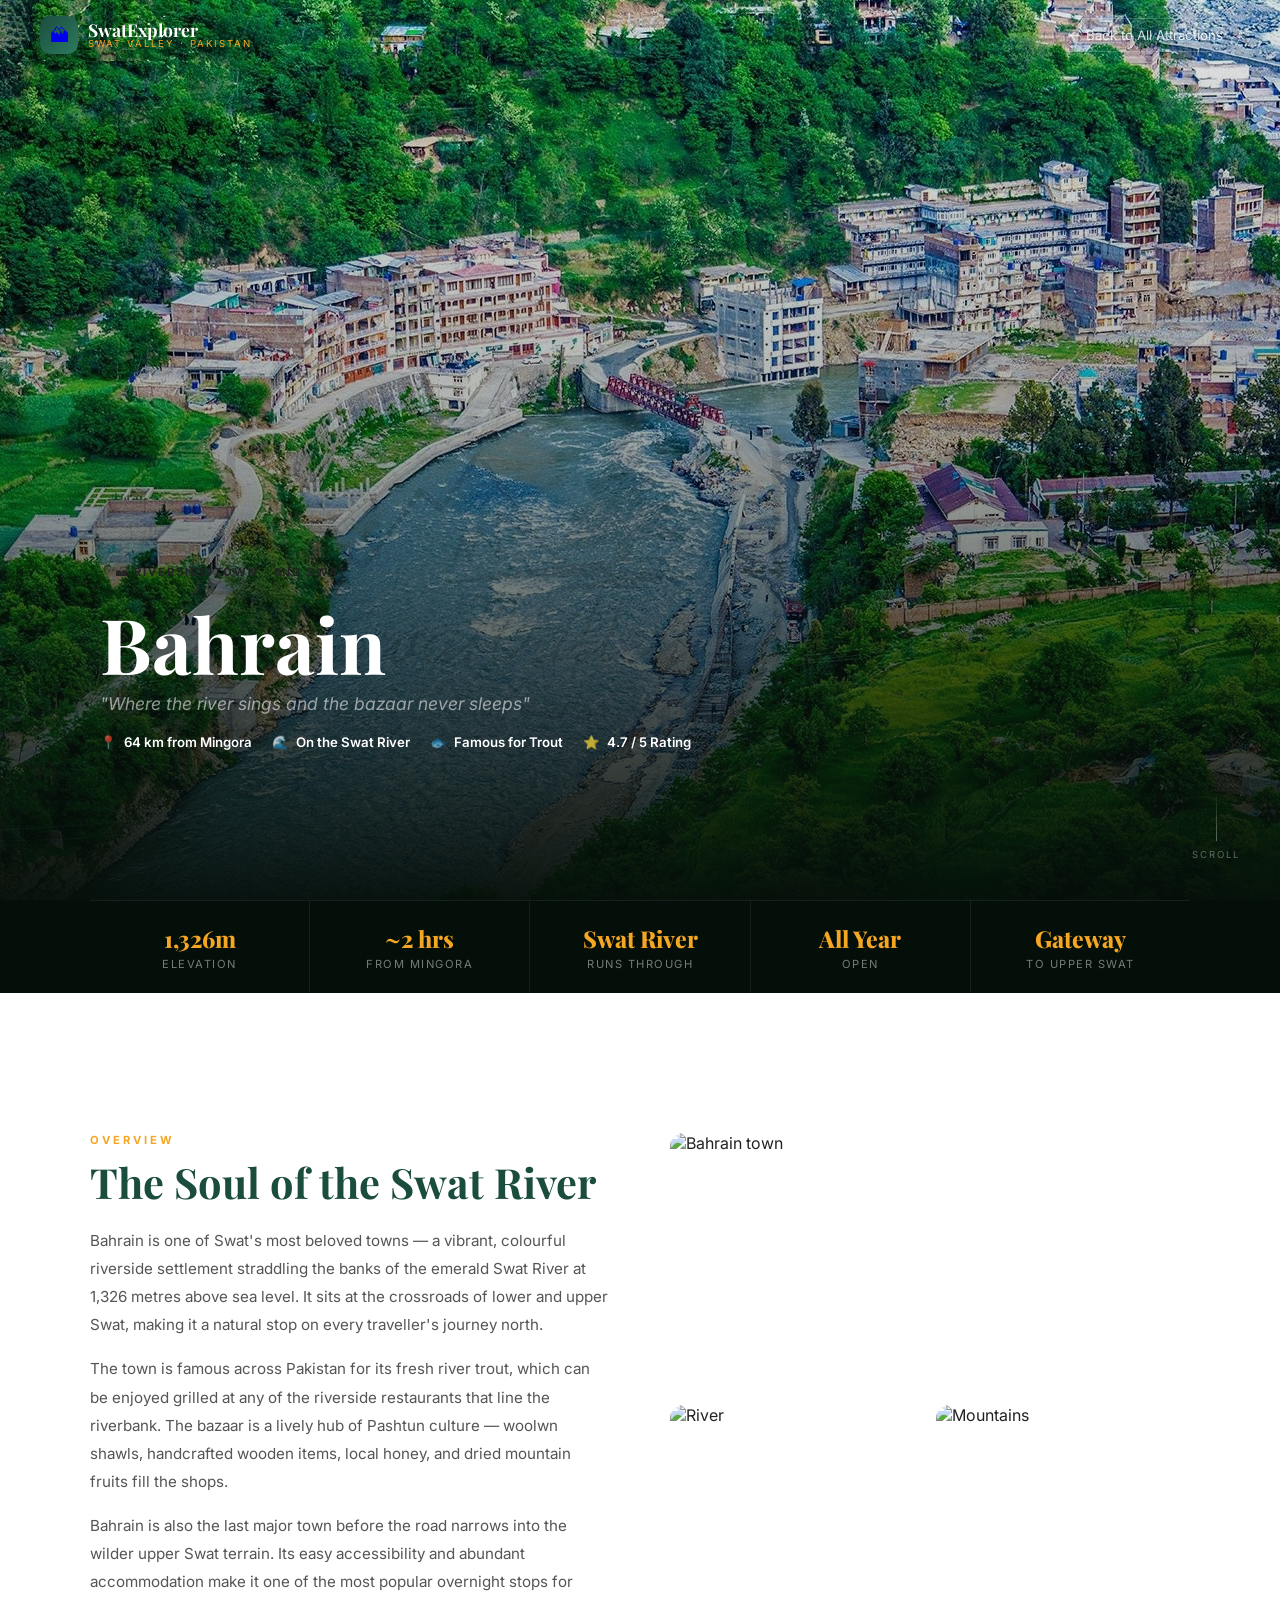
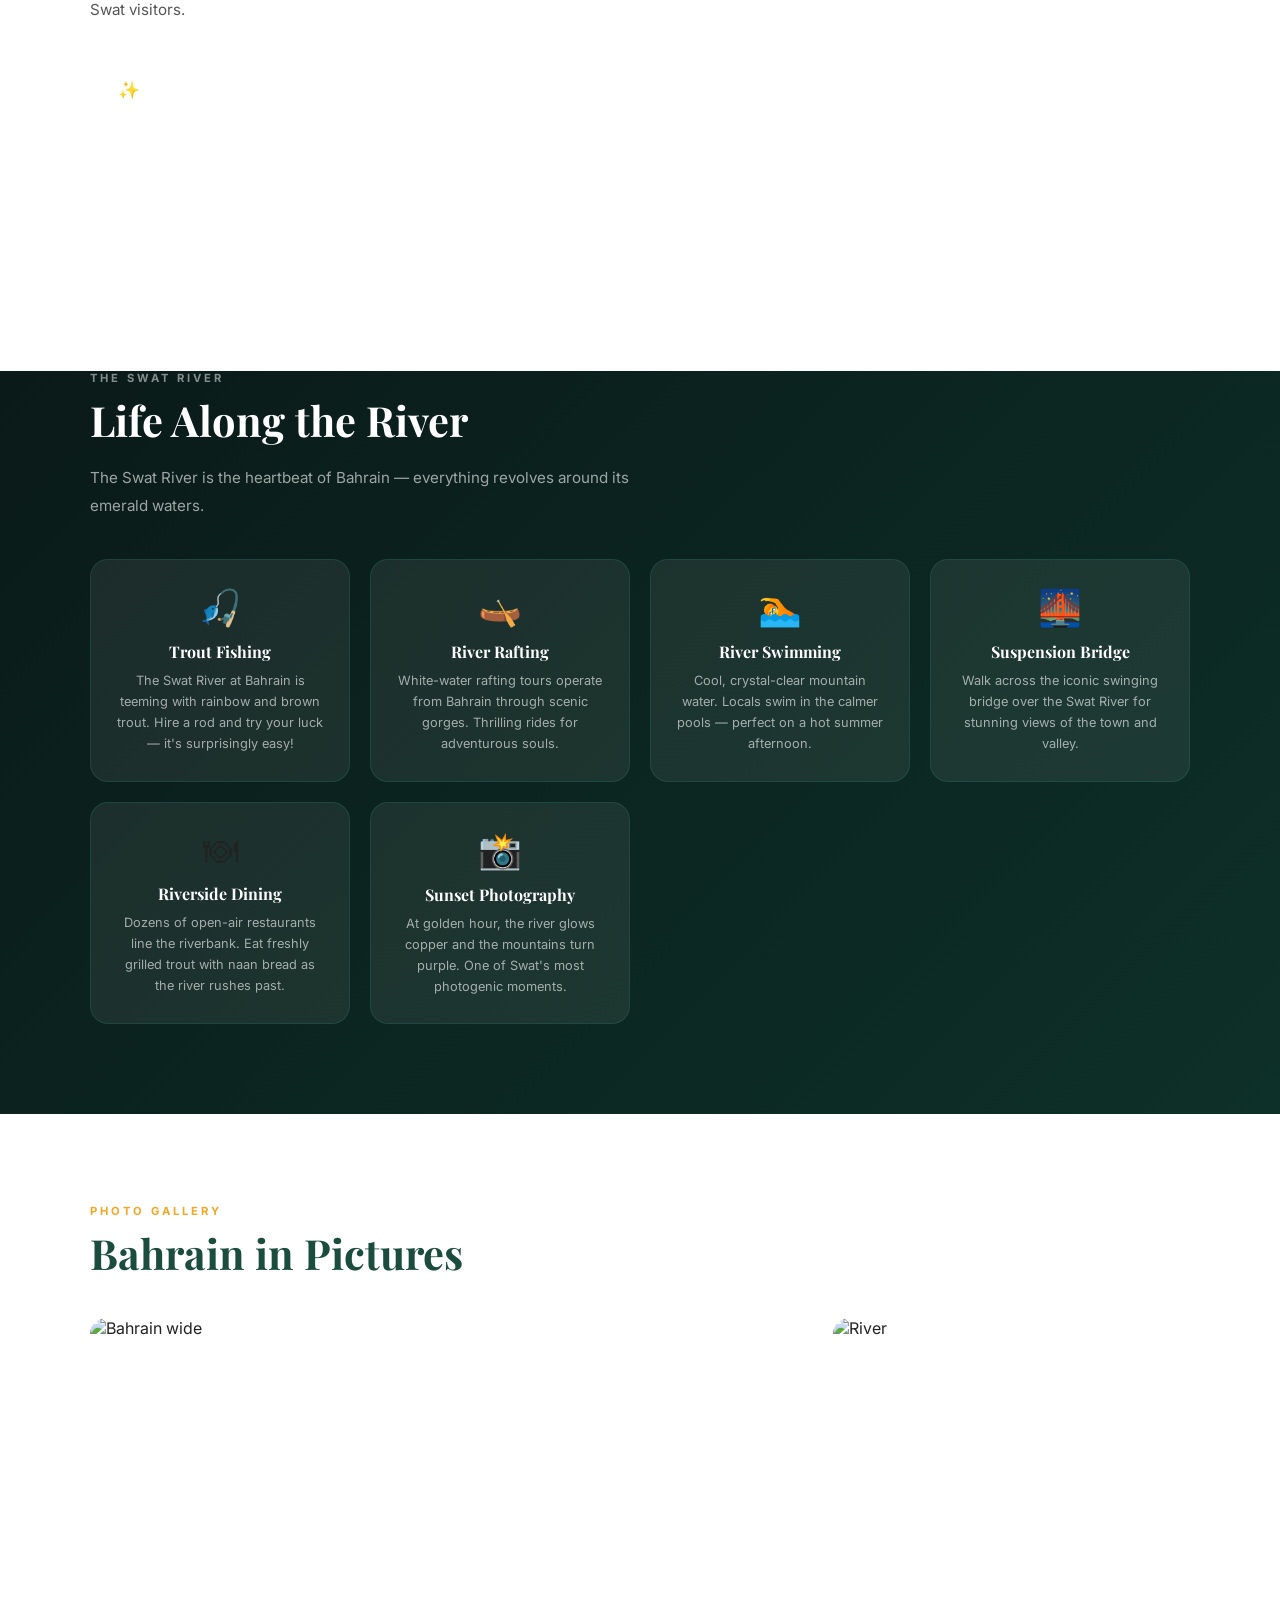
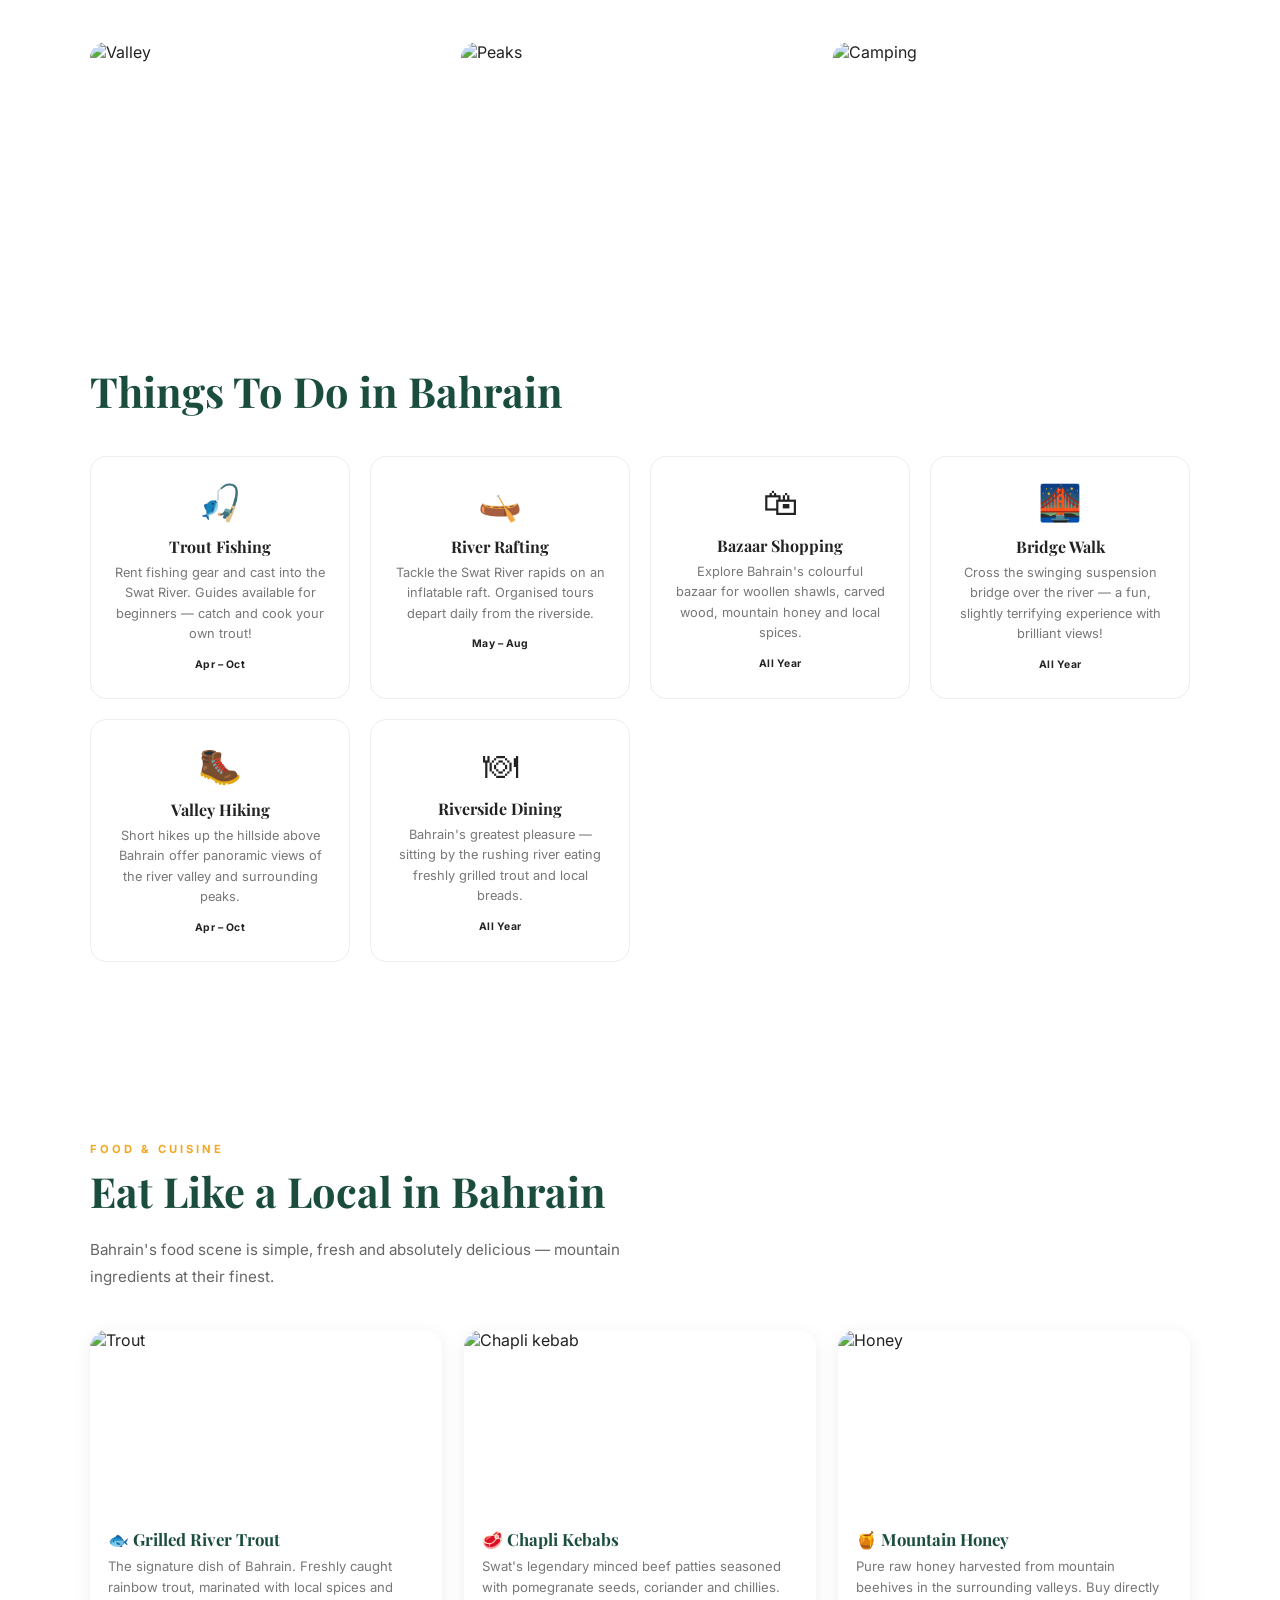
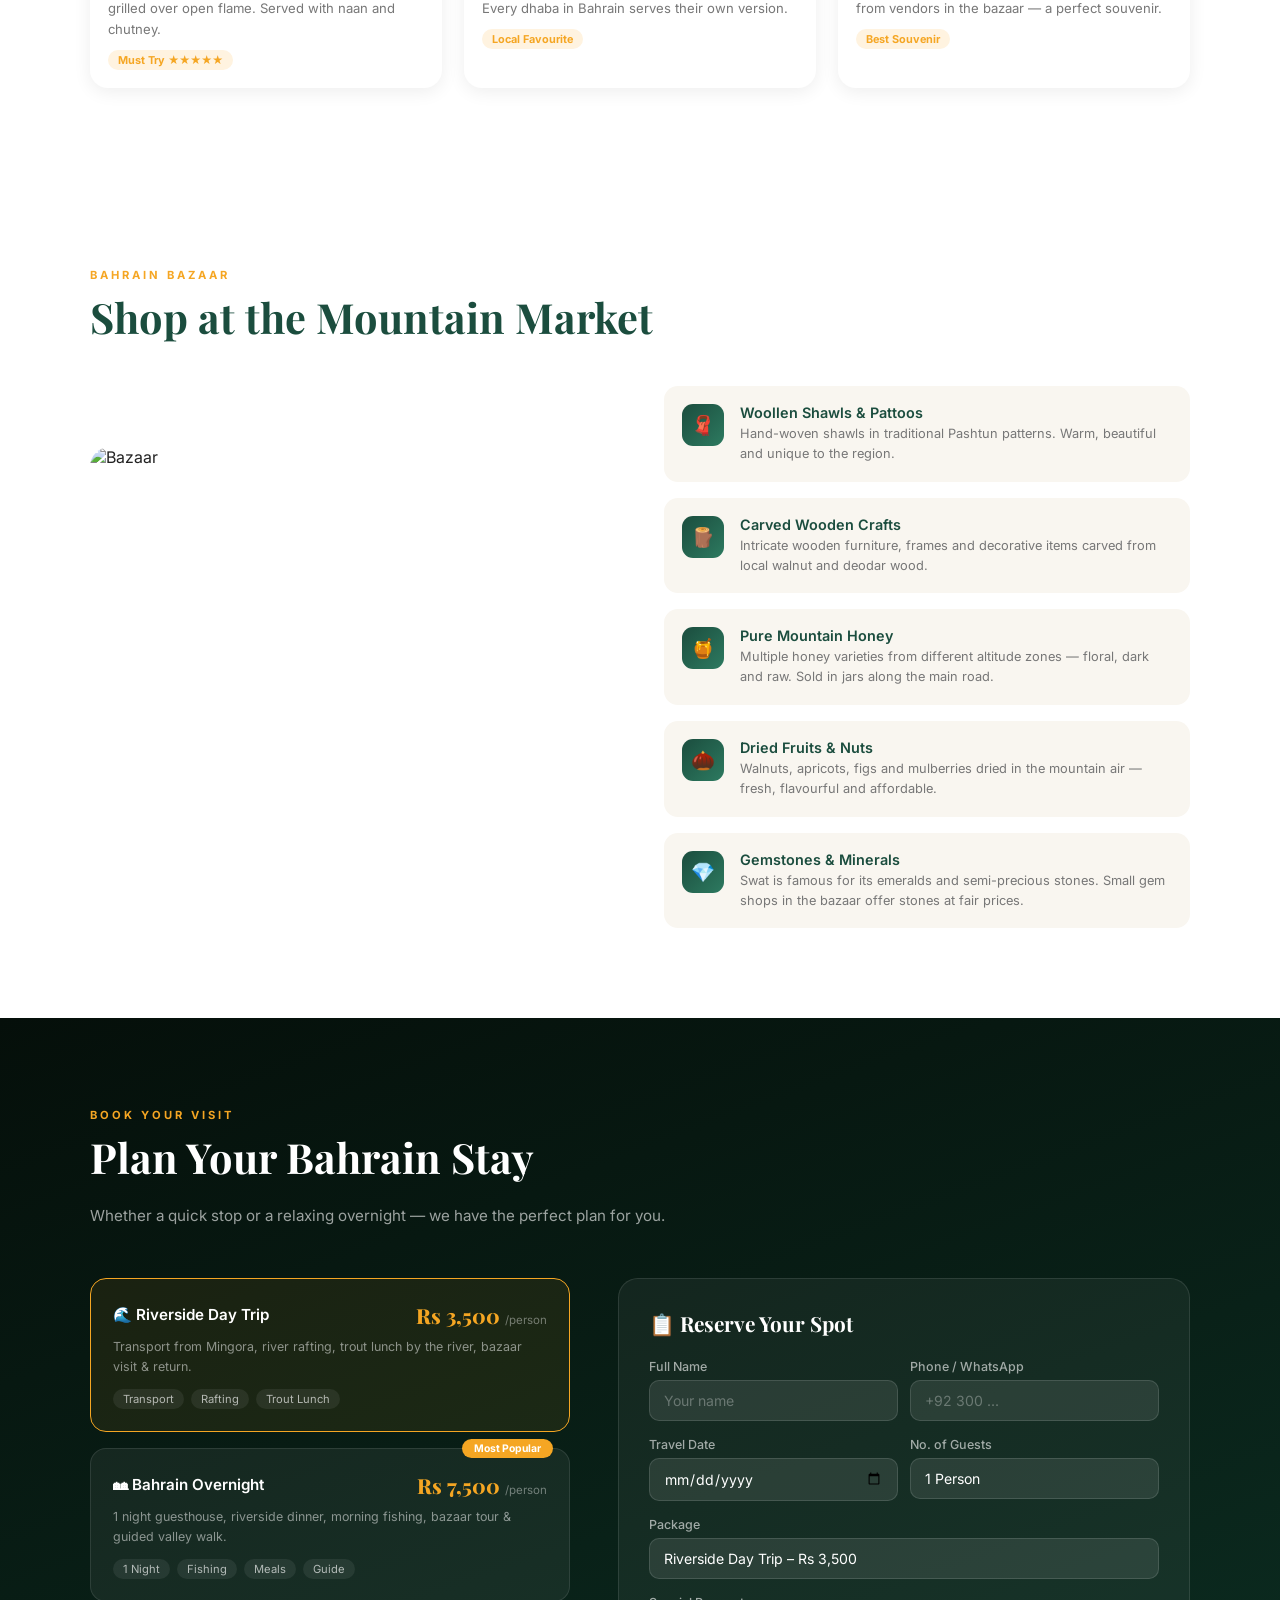
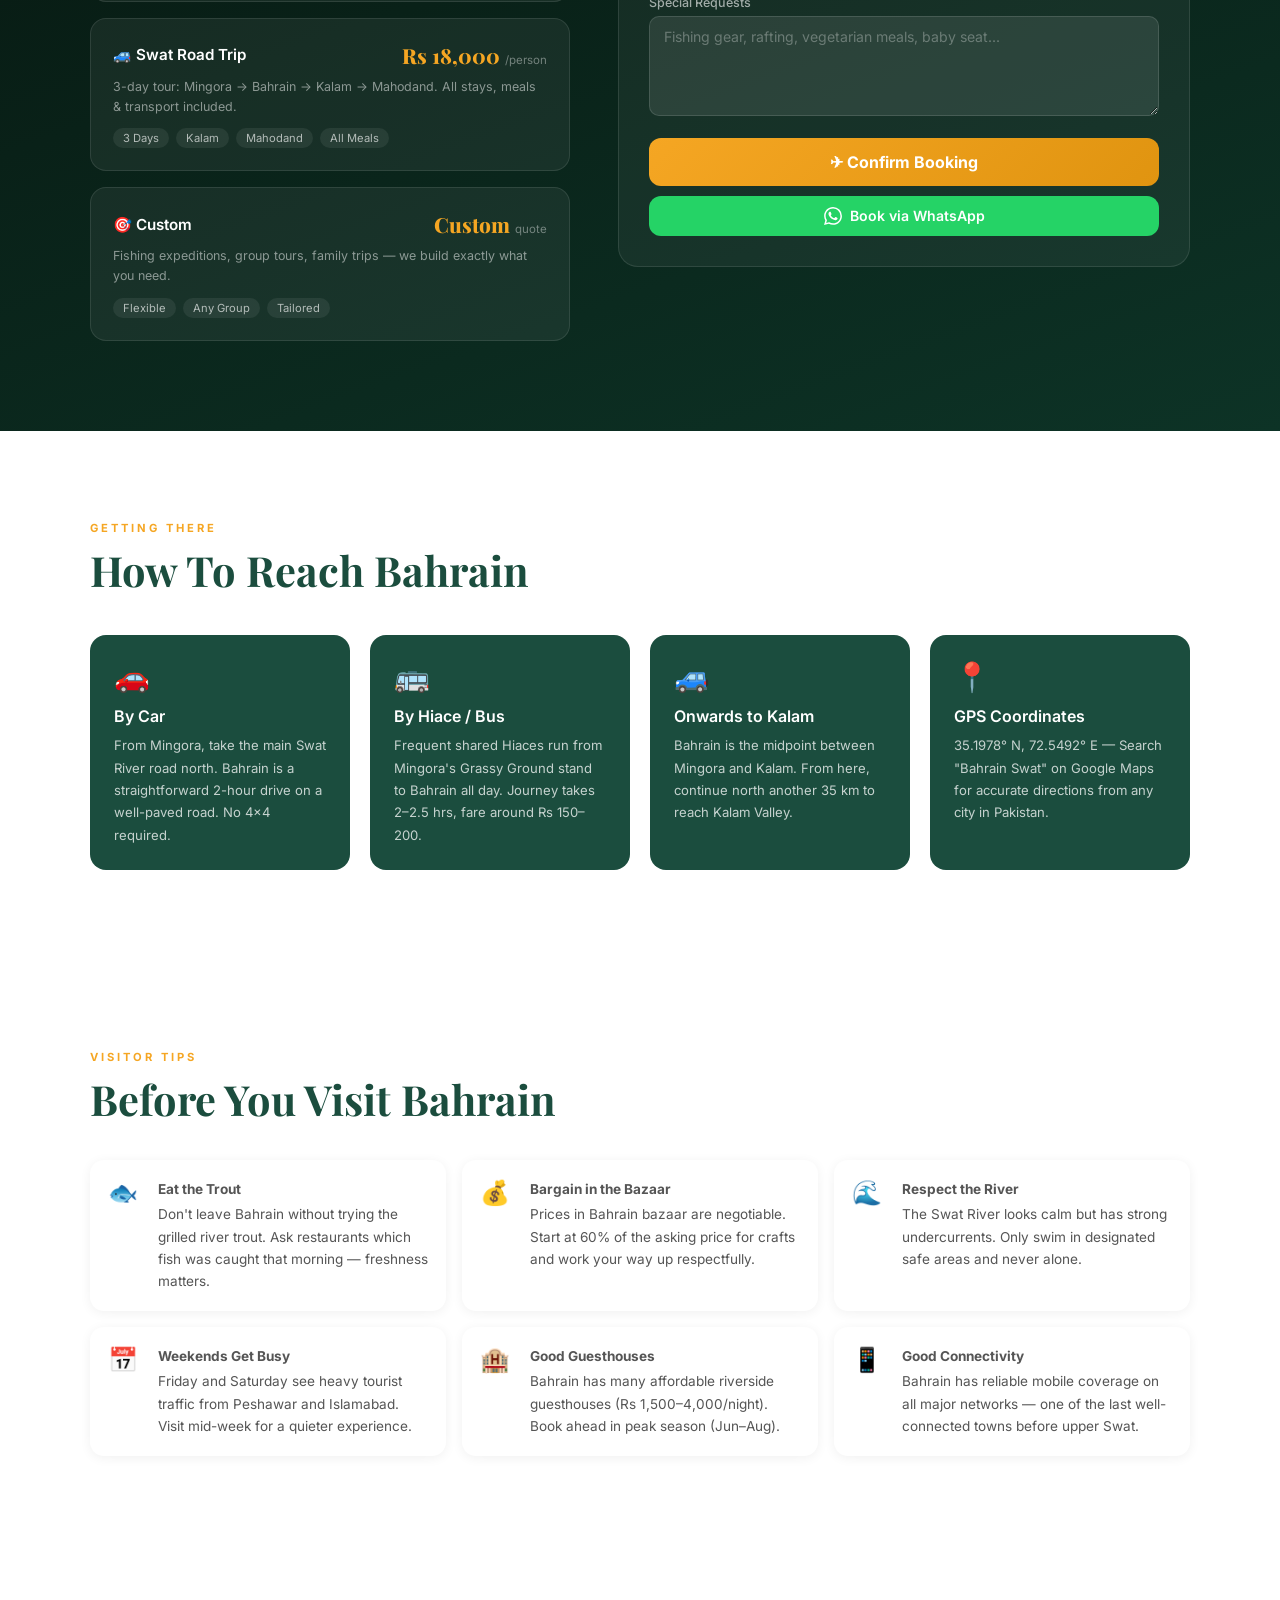
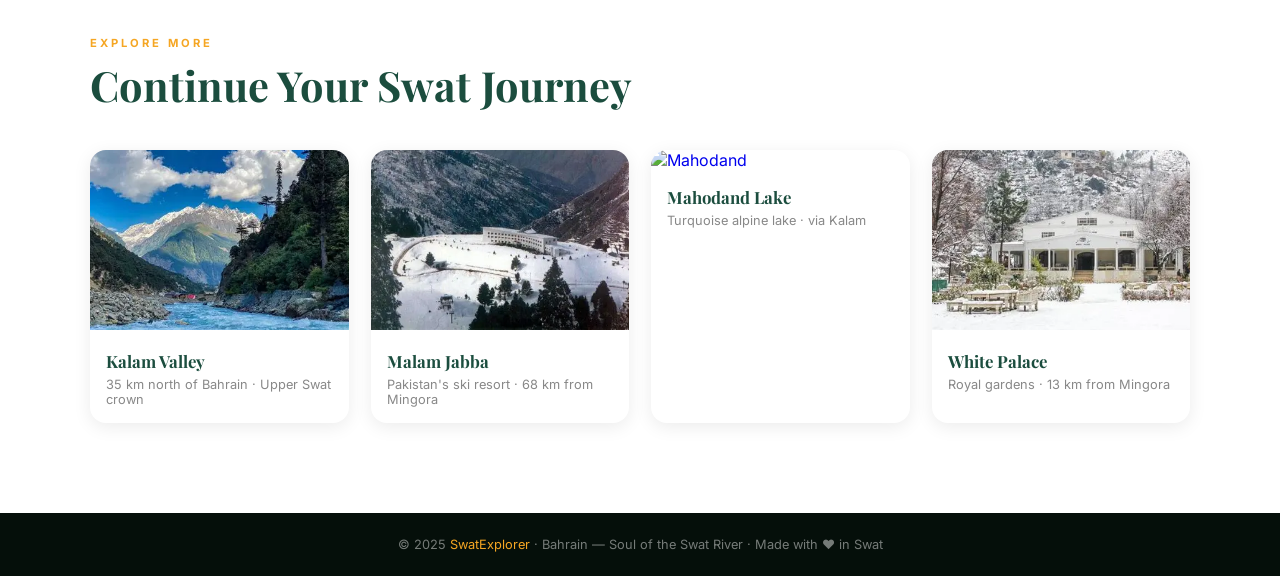
==== commit 53869329: "fix: section background color and photo" ====
--- a/bahrain.html
+++ b/bahrain.html
@@ -362,11 +362,11 @@
     <h2 class="sec-title reveal">Continue Your Swat Journey</h2>
     <div class="more-grid reveal">
       <a href="kalam.html" class="more-card">
-        <img src="https://images.unsplash.com/photo-1586348943529-beaae6c28db9?w=600&q=80" alt="Kalam"/>
+        <img src="/images/kalam.webp" alt="Kalam"/>
         <div class="more-card-body"><h4>Kalam Valley</h4><p>35 km north of Bahrain · Upper Swat crown</p></div>
       </a>
       <a href="malam-jabba.html" class="more-card">
-        <img src="https://images.unsplash.com/photo-1506905925346-21bda4d32df4?w=600&q=80" alt="Malam Jabba"/>
+        <img src="/images/malamjabba.webp" alt="Malam Jabba"/>
         <div class="more-card-body"><h4>Malam Jabba</h4><p>Pakistan's ski resort · 68 km from Mingora</p></div>
       </a>
       <a href="mahodand.html" class="more-card">
@@ -374,7 +374,7 @@
         <div class="more-card-body"><h4>Mahodand Lake</h4><p>Turquoise alpine lake · via Kalam</p></div>
       </a>
       <a href="white-palace.html" class="more-card">
-        <img src="https://images.unsplash.com/photo-1561361058-c24cecae35ca?w=600&q=80" alt="White Palace"/>
+        <img src="images/whitepalace.webp" alt="White Palace"/>
         <div class="more-card-body"><h4>White Palace</h4><p>Royal gardens · 13 km from Mingora</p></div>
       </a>
     </div>
--- a/css/attraction.css
+++ b/css/attraction.css
@@ -338,4 +338,51 @@
   .facts-inner{flex-wrap:wrap;}
   .fact{flex:1 1 45%;border-bottom:1px solid rgba(255,255,255,0.07);}
   .form-row{grid-template-columns:1fr;}
-}+}
+
+/* ── SECTION BACKGROUNDS ── */
+
+/* Bahrain - River section */
+#river { background: linear-gradient(135deg, #0a1a18, #0d3028); }
+
+/* White Palace - History section */
+#history { background: linear-gradient(160deg, #1a1208, #2a1a06); }
+#history .sec-title { color: #f5ead0; }
+#history .sec-sub   { color: rgba(255,255,255,0.5); }
+
+/* Fizagat - Family section */
+#family { background: linear-gradient(135deg, #0a180c, #0d2e12); }
+#family .sec-title { color: #fff; }
+#family .sec-label { color: var(--orange); }
+
+/* Ushu - Forest section */
+#forest { background: linear-gradient(160deg, #080f08, #0d2010); }
+#forest .sec-title { color: #fff; }
+#forest .sec-label { color: var(--orange); }
+
+/* Butkara - History & Nearby sections */
+#history-butkara, #nearby { background: linear-gradient(160deg, #120e08, #2a1a06); }
+#nearby .sec-title { color: #f5ead0; }
+#nearby .sec-label { color: var(--orange); }
+
+/* Jarogo - Science & Trek sections */
+#science { background: linear-gradient(160deg, #050f14, #0d2a38); }
+#science .sec-title { color: #fff; }
+#trek { background: #f0f8fc; }
+#trek .sec-title { color: var(--green); }
+#trek .step-body h4 { color: #0d3a4a; }
+
+/* Mahodand - Lake info section */
+#lakeinfo { background: linear-gradient(135deg, #f0f7ff, #e8f4f8); }
+#lakeinfo .sec-title { color: var(--green); }
+
+/* Kalam - Nearby section */
+#nearby { background: #f9f6f0; }
+#nearby .sec-title { color: var(--green); }
+#nearby .nearby-info h4 { color: var(--green); }
+#nearby .nearby-info p  { color: #777; }
+#nearby .nearby-dist    { background: #e8f4f0; color: var(--green); }
+#nearby .nearby-card    { background: #fff; border-color: #eee; }
+#nearby .nb-card        { background: #fff; border-color: #eee; }
+#nearby .nb-info h4     { color: var(--green); }
+#nearby .nb-info p      { color: #777; }
